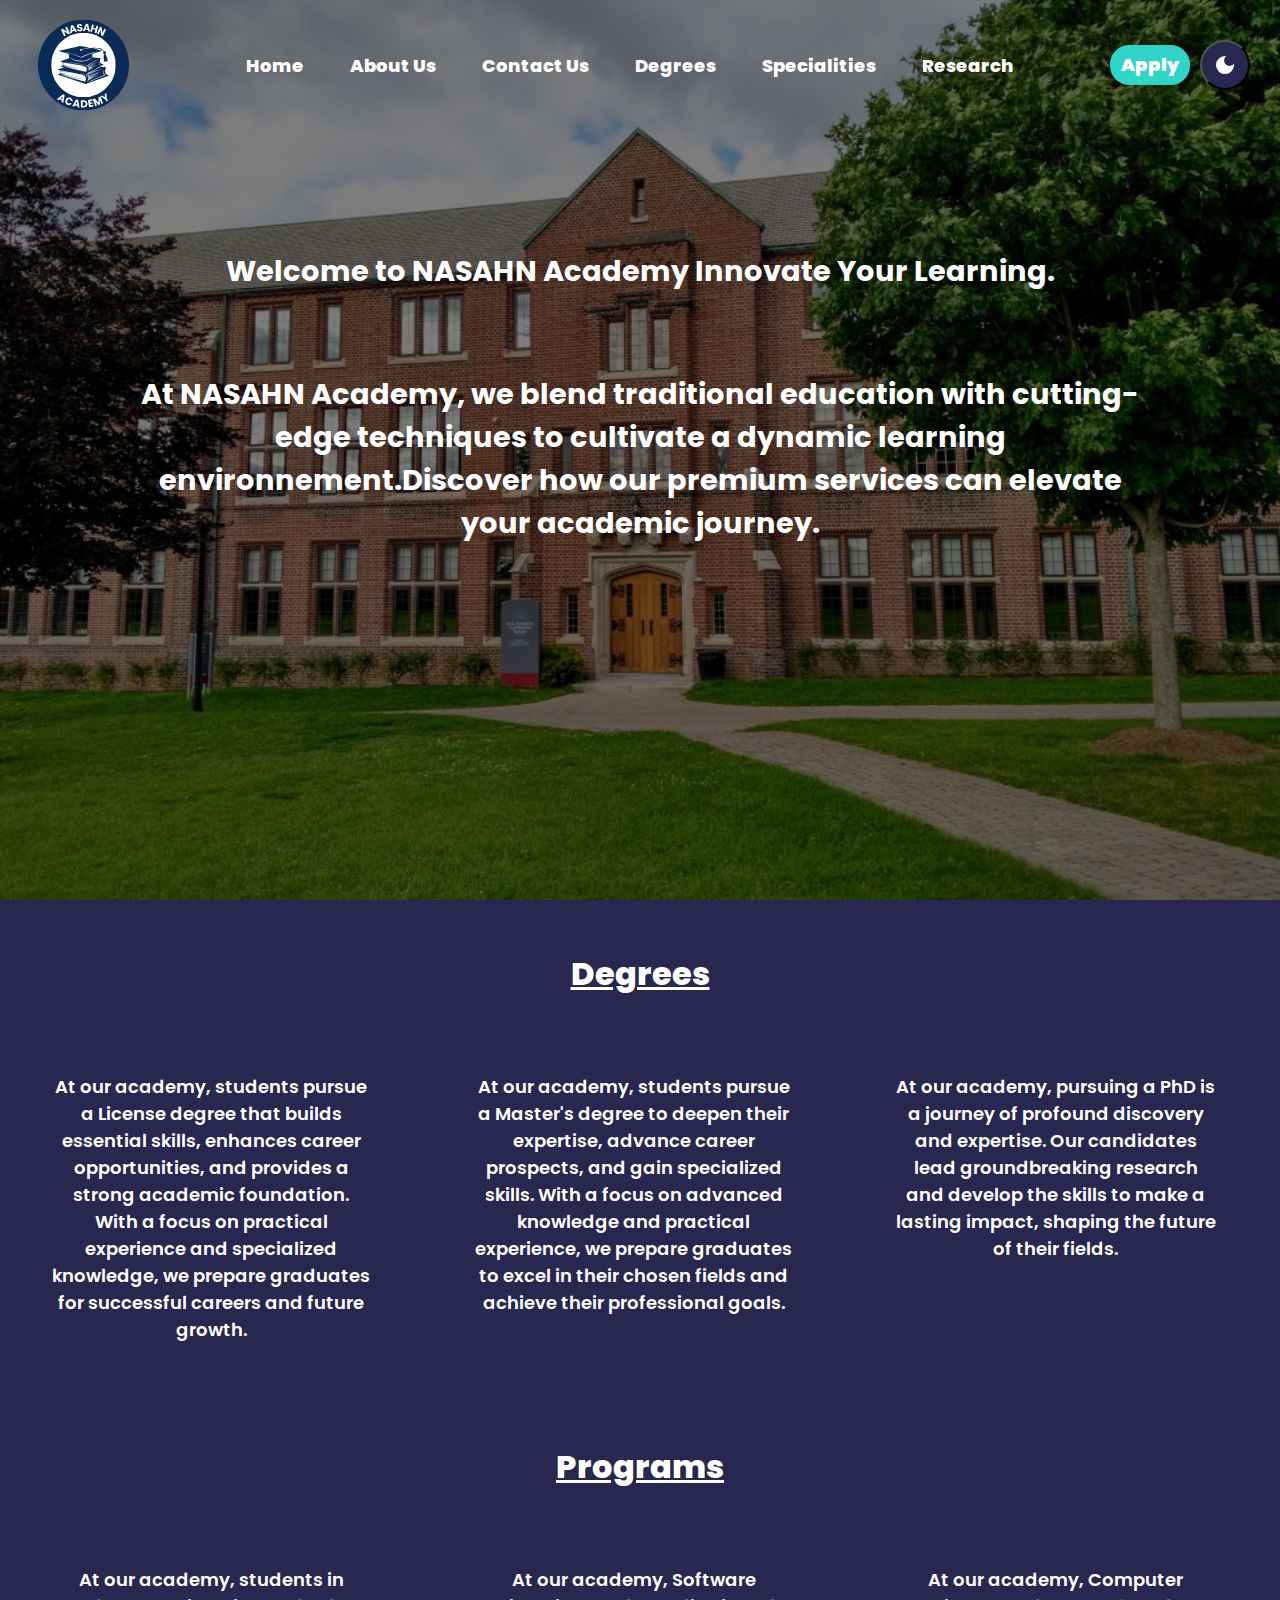
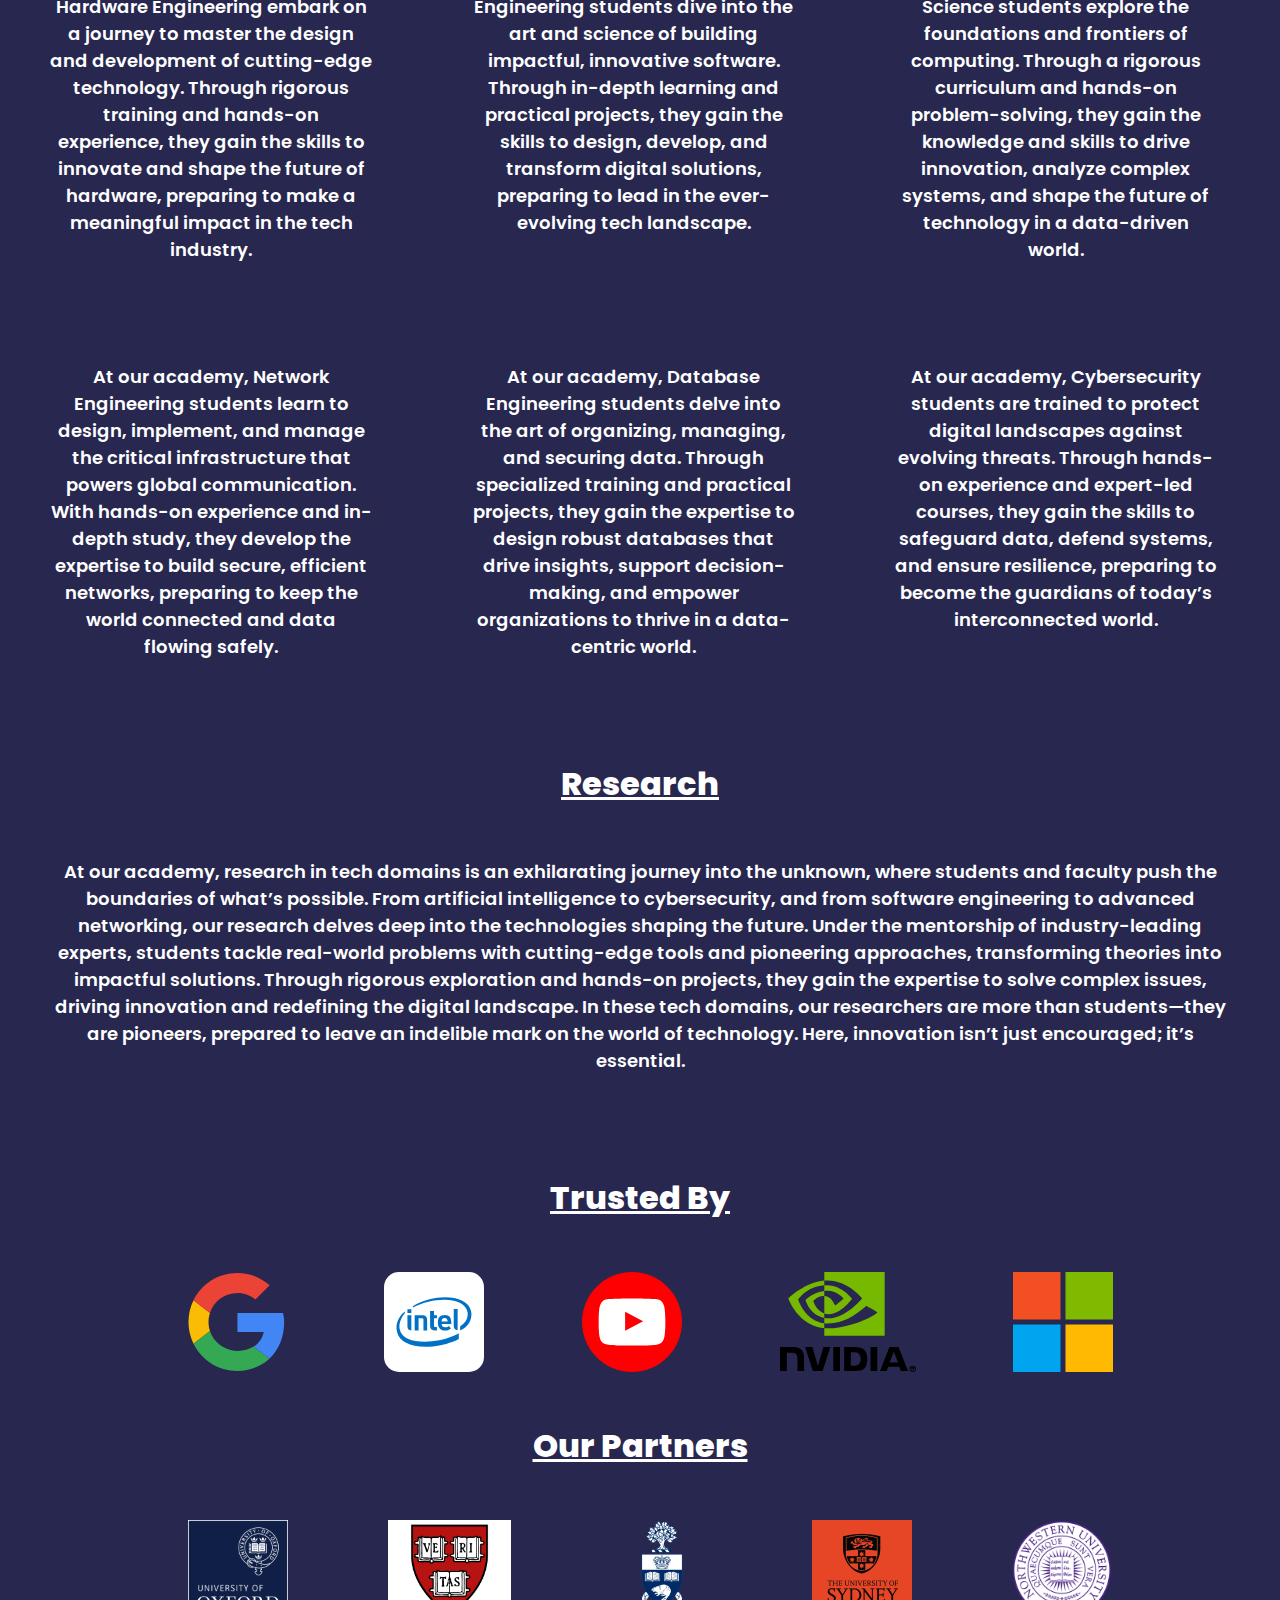
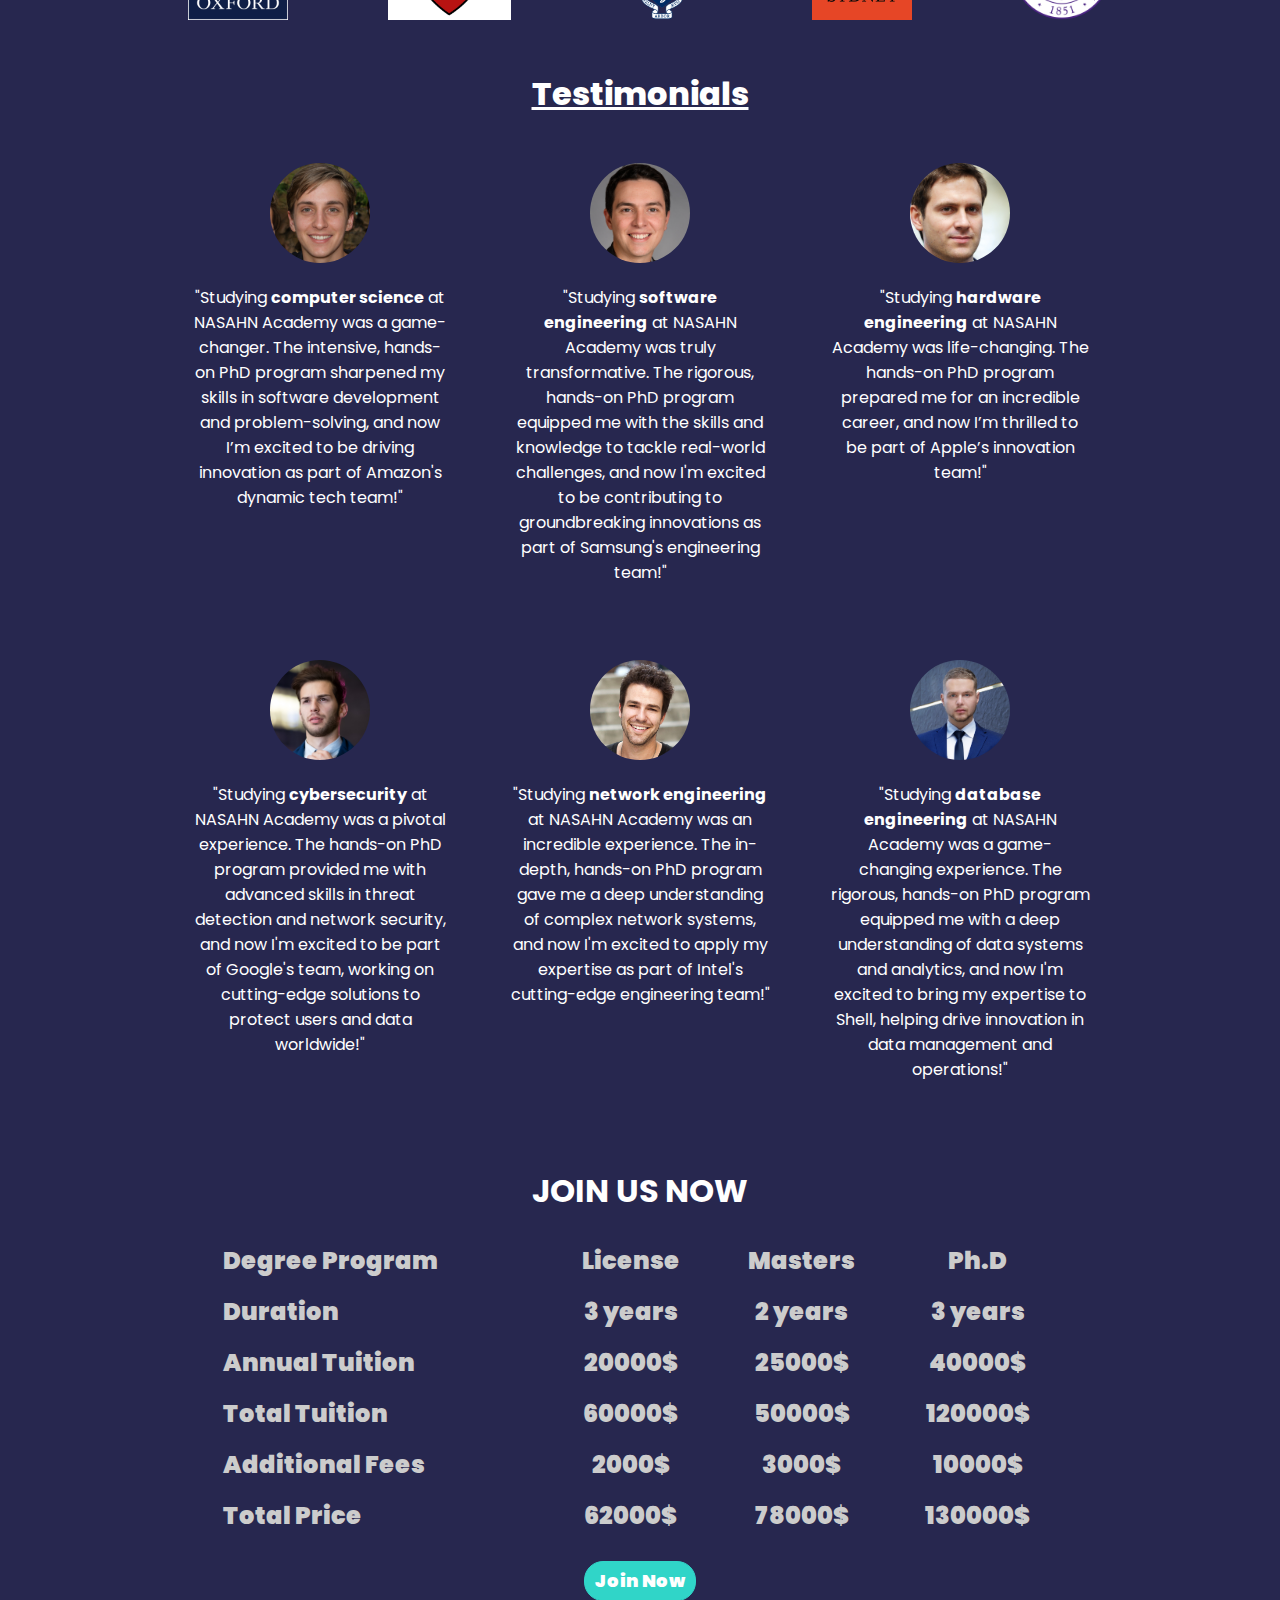
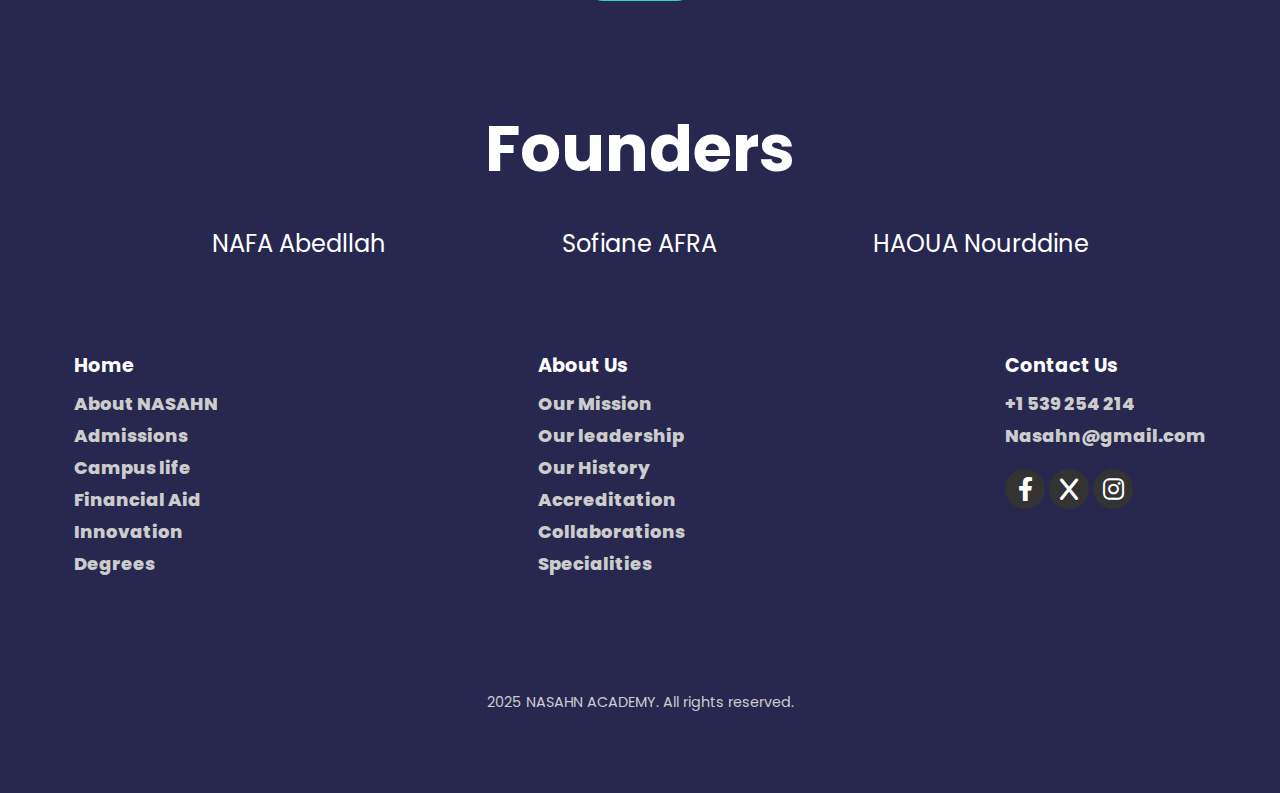
==== index.html @ bf59b17c "final" ====
<!DOCTYPE html>
<html lang="en">

<head>
    <meta charset="UTF-8" />
    <meta name="viewport" content="width=device-width, initial-scale=1.0" />
    <link rel="stylesheet" href="style.css" />
    <!-- Font awsome for lazy icons -->
    <link href="https://cdnjs.cloudflare.com/ajax/libs/font-awesome/6.0.0-beta3/css/all.min.css" rel="stylesheet" />
    <title>NASAHN ACADEMY</title>
</head>

<body>
    <div class="welcome">
        <div class="nav">
            <img src="NASAHN ACADEMY.svg" class="logo" />
            <ul class="list">
                <li>Home</li>
                <li>About Us</li>
                <li>Contact Us</li>
                <li>Degrees</li>
                <li id="spn">
                    <span>Specialities</span>
                    <ul class="specialities">
                        <li id="HE">Hardware Engineering</li>
                        <a href="software-engeneering.html">
                            <li id="SE">Software Engineering</li>
                        </a>
                        <a href="cryptographie-cyber-securite.html">
                            <li id="CCS">Cryptographie and Cyber Security</li>
                        </a>
                        <li id="CS">Computer Science</li>
                        <li id="NE">Network Engineering</li>
                        <li id="DE">Database Engineering</li>
                    </ul>
                </li>
                <li>Research</li>
            </ul>
            <div class="buttons">
                <button class="apply"><a href="sign_in.html">Apply</a></button>
                <button id="theme-switch" onclick="togglemode()">
                    <svg xmlns="http://www.w3.org/2000/svg" height="24px" viewBox="0 -960 960 960" width="24px">
                        <path
                            d="M480-120q-150 0-255-105T120-480q0-150 105-255t255-105q14 0 27.5 1t26.5 3q-41 29-65.5 75.5T444-660q0 90 63 153t153 63q55 0 101-24.5t75-65.5q2 13 3 26.5t1 27.5q0 150-105 255T480-120Z" />
                    </svg>
                    <svg xmlns="http://www.w3.org/2000/svg" height="24px" viewBox="0 -960 960 960" width="24px">
                        <path
                            d="M480-280q-83 0-141.5-58.5T280-480q0-83 58.5-141.5T480-680q83 0 141.5 58.5T680-480q0 83-58.5 141.5T480-280ZM200-440H40v-80h160v80Zm720 0H760v-80h160v80ZM440-760v-160h80v160h-80Zm0 720v-160h80v160h-80ZM256-650l-101-97 57-59 96 100-52 56Zm492 496-97-101 53-55 101 97-57 59Zm-98-550 97-101 59 57-100 96-56-52ZM154-212l101-97 55 53-97 101-59-57Z" />
                    </svg>
                </button>
            </div>

        </div>
        <div class="ecriture">
            <h1 class="h1_of_ecriture">
                Welcome to NASAHN Academy Innovate Your Learning.
            </h1>
            <h1 class="h1_of_ecriture">
                At NASAHN Academy, we blend traditional education with cutting-edge
                techniques to cultivate a dynamic learning environnement.Discover how
                our premium services can elevate your academic journey.
            </h1>
        </div>
    </div>
    <div class="degrees">
        <h1 class="h1_of_degrees">Degrees</h1>
        <br />
        <div class="paragraph_of_degrees">
            <p>
                At our academy, students pursue a License degree that builds essential
                skills, enhances career opportunities, and provides a strong academic
                foundation. With a focus on practical experience and specialized
                knowledge, we prepare graduates for successful careers and future
                growth.
            </p>
            <p>
                At our academy, students pursue a Master's degree to deepen their
                expertise, advance career prospects, and gain specialized skills. With
                a focus on advanced knowledge and practical experience, we prepare
                graduates to excel in their chosen fields and achieve their
                professional goals.
            </p>
            <p>
                At our academy, pursuing a PhD is a journey of profound discovery and
                expertise. Our candidates lead groundbreaking research and develop the
                skills to make a lasting impact, shaping the future of their fields.
            </p>
        </div>
    </div>
    <div class="programs" id="programs">
        <h1 class="h1_of_programs">Programs</h1>
        <br />
        <div class="paragraph_of_programs">
            <p>
                At our academy, students in Hardware Engineering embark on a journey
                to master the design and development of cutting-edge technology.
                Through rigorous training and hands-on experience, they gain the
                skills to innovate and shape the future of hardware, preparing to make
                a meaningful impact in the tech industry.
            </p>
            <p>
                At our academy, Software Engineering students dive into the art and
                science of building impactful, innovative software. Through in-depth
                learning and practical projects, they gain the skills to design,
                develop, and transform digital solutions, preparing to lead in the
                ever-evolving tech landscape.
            </p>
            <p>
                At our academy, Computer Science students explore the foundations and
                frontiers of computing. Through a rigorous curriculum and hands-on
                problem-solving, they gain the knowledge and skills to drive
                innovation, analyze complex systems, and shape the future of
                technology in a data-driven world.
            </p>
            <p>
                At our academy, Network Engineering students learn to design,
                implement, and manage the critical infrastructure that powers global
                communication. With hands-on experience and in-depth study, they
                develop the expertise to build secure, efficient networks, preparing
                to keep the world connected and data flowing safely.
            </p>
            <p>
                At our academy, Database Engineering students delve into the art of
                organizing, managing, and securing data. Through specialized training
                and practical projects, they gain the expertise to design robust
                databases that drive insights, support decision-making, and empower
                organizations to thrive in a data-centric world.
            </p>
            <p>
                At our academy, Cybersecurity students are trained to protect digital
                landscapes against evolving threats. Through hands-on experience and
                expert-led courses, they gain the skills to safeguard data, defend
                systems, and ensure resilience, preparing to become the guardians of
                today’s interconnected world.
            </p>
        </div>
    </div>
    <div class="reasherch" id="reasherch">
        <h1 class="h1_of_reasherch">Research</h1>
        <div class="paragraph_of_reasherch">
            <p>
                At our academy, research in tech domains is an exhilarating journey
                into the unknown, where students and faculty push the boundaries of
                what’s possible. From artificial intelligence to cybersecurity, and
                from software engineering to advanced networking, our research delves
                deep into the technologies shaping the future. Under the mentorship of
                industry-leading experts, students tackle real-world problems with
                cutting-edge tools and pioneering approaches, transforming theories
                into impactful solutions. Through rigorous exploration and hands-on
                projects, they gain the expertise to solve complex issues, driving
                innovation and redefining the digital landscape. In these tech
                domains, our researchers are more than students—they are pioneers,
                prepared to leave an indelible mark on the world of technology. Here,
                innovation isn’t just encouraged; it’s essential.
            </p>
        </div>
    </div>

    <div class="trusted">
        <h1 class="h1_of_trusted">Trusted By</h1>
        <div class="images">
            <img src="google-color-svgrepo-com.svg" class="images_of_trusted" />
            <img src="intel-svgrepo-com.svg" class="images_of_trusted" />
            <img src="youtube-circle-logo-svgrepo-com.svg" class="images_of_trusted" />
            <img src="nvidia-icon.svg" class="images_of_trusted" />
            <img src="microsoft-icon.svg" class="images_of_trusted" />
        </div>
    </div>

    <div class="trusted">
        <h1 class="h1_of_trusted">Our Partners</h1>
        <div class="images">
            <img src="oxford.webp" class="images_of_trusted" />
            <img src="Harvard.jpg" class="images_of_trusted" />
            <img src="Utoronto_coa.svg.png" class="images_of_trusted" />
            <img src="Sydney.jpg" class="images_of_trusted" />
            <img src="Northwestern_University_seal.svg.png" class="images_of_trusted" />
        </div>
    </div>

    <div id="testimonials">
        <h1 class="h1_of_reasherch">Testimonials</h1>
        <div class="testimonial-grid">
            <div class="testimonial-item">
                <img src="user.jpg" alt="User 1" class="testimonial-image" />
                <p class="testimonial-text">
                    "Studying <strong>computer science</strong> at NASAHN Academy was a game-changer. The intensive,
                    hands-on PhD program
                    sharpened my skills in software development and problem-solving, and now I’m excited to be driving
                    innovation as part of Amazon's dynamic tech team!"
                </p>
            </div>
            <div class="testimonial-item">
                <img src="user2.jpg" alt="User 2" class="testimonial-image" />
                <p class="testimonial-text">
                    "Studying <strong>software engineering</strong> at NASAHN Academy was truly transformative. The
                    rigorous, hands-on
                    PhD program equipped me with the skills and knowledge to tackle real-world challenges, and now I'm
                    excited to be contributing to groundbreaking innovations as part of Samsung's engineering team!"
                </p>
            </div>
            <div class="testimonial-item">
                <img src="user3.jpg" alt="User 3" class="testimonial-image" />
                <p class="testimonial-text">
                    "Studying <strong>hardware engineering</strong> at NASAHN Academy was life-changing. The hands-on
                    PhD program
                    prepared me for an incredible career, and now I’m thrilled to be part of Apple’s innovation team!"
                </p>
            </div>
            <div class="testimonial-item">
                <img src="src/img/user4.jpg" alt="User 1" class="testimonial-image" />
                <p class="testimonial-text">
                    "Studying <strong>cybersecurity</strong> at NASAHN Academy was a pivotal experience.
                    The hands-on PhD program provided me with advanced skills in threat
                    detection and network security, and now I'm excited to be part of
                    Google's team, working on cutting-edge solutions to protect users
                    and data worldwide!"
                </p>
            </div>
            <div class="testimonial-item">
                <img src="src/img/user5.jpg" alt="User 2" class="testimonial-image" />
                <p class="testimonial-text">
                    "Studying <strong>network engineering</strong> at NASAHN Academy was an incredible
                    experience. The in-depth, hands-on PhD program gave me a deep
                    understanding of complex network systems, and now I'm excited to
                    apply my expertise as part of Intel's cutting-edge engineering
                    team!"
                </p>
            </div>
            <div class="testimonial-item">
                <img src="src/img/user6.jpg" alt="User 3" class="testimonial-image" />
                <p class="testimonial-text">
                    "Studying <strong>database engineering</strong> at NASAHN Academy was a game-
                    changing experience. The rigorous, hands-on PhD program equipped me
                    with a deep understanding of data systems and analytics, and now I'm
                    excited to bring my expertise to Shell, helping drive innovation in
                    data management and operations!"
                </p>
            </div>
        </div>
    </div>


    <!-- Partie Prix programs-->

    <div class="programs-container">
        <h1 class="programs-title">JOIN US NOW</h1>

        <table class="programs-table">
            <thead>
                <tr>
                    <th>Degree Program</th>
                    <th>License</th>
                    <th>Masters</th>
                    <th>Ph.D</th>
                </tr>
            </thead>
            <tbody>
                <tr>
                    <td>Duration</td>
                    <td>3 years</td>
                    <td>2 years</td>
                    <td>3 years</td>
                </tr>
                <tr>
                    <td>Annual Tuition</td>
                    <td>20000$</td>
                    <td>25000$</td>
                    <td>40000$</td>
                </tr>
                <tr>
                    <td>Total Tuition</td>
                    <td>60000$</td>
                    <td>50000$</td>
                    <td>120000$</td>
                </tr>
                <tr>
                    <td>Additional Fees</td>
                    <td>2000$</td>
                    <td>3000$</td>
                    <td>10000$</td>
                </tr>
                <tr>
                    <td>Total Price</td>
                    <td>62000$</td>
                    <td>78000$</td>
                    <td>130000$</td>
                </tr>
            </tbody>
        </table>

        <button class="apply">Join Now</button>
    </div>

    <section class="founders-section">
        <h1 class="title">Founders</h1>
        <div class="founders">
            <div class="founder">NAFA Abedllah</div>
            <div class="founder">Sofiane AFRA</div>
            <div class="founder">HAOUA Nourddine</div>
        </div>
    </section>

    <!-- Partie ta3 el footer -->
    <footer>
        <div class="footer-container">
            <div class="footer-column">
                <a class="big-link">Home</a>
                <ul class="home">
                    <li>About NASAHN</li>
                    <li>Admissions</li>
                    <li>Campus life</li>
                    <li>Financial Aid</li>
                    <li>Innovation</li>
                    <li>Degrees</li>
                </ul>
            </div>

            <div class="footer-column">
                <a class="big-link">About Us</a>
                <ul class="about_us">
                    <li>Our Mission</li>
                    <li>Our leadership</li>
                    <li>Our History</li>
                    <li>Accreditation</li>
                    <li>Collaborations</li>
                    <li>Specialities</li>
                </ul>
            </div>

            <div class="footer-column">
                <a class="big-link">Contact Us</a>
                <ul>
                    <li><a href="tel:+1539254214">+1 539 254 214</a></li>
                    <li><a href="mailto:nasahn@gmail.com">Nasahn@gmail.com</a></li>
                </ul>
                <div class="social-media">
                    <a class="social-icon"><i class="fab fa-facebook-f"></i></a>
                    <a class="social-icon"><i class="fab fa-x"></i></a>
                    <a class="social-icon"><i class="fab fa-instagram"></i></a>
                </div>
            </div>
        </div>

        <div class="footer-bottom">
            <p>2025 NASAHN ACADEMY. All rights reserved.</p>
        </div>
    </footer>
</body>

<script>
    function togglemode() {
        document.body.classList.toggle("bluemode");
    }
</script>

</html>
---- style.css ----
@import url("https://fonts.googleapis.com/css2?family=Poppins:ital,wght@0,100;0,200;0,300;0,400;0,500;0,600;0,700;0,800;0,900;1,100;1,200;1,300;1,400;1,500;1,600;1,700;1,800;1,900&display=swap");

* {
  padding: 0;
  margin: 0;
  box-sizing: border-box;
  font-family: "Poppins";
  scroll-behavior: smooth;
}

:root {
  --link-color: #ccc;
  --text-color: white;
  --body-color: #27274F;
}

body.bluemode {
  --link-color: #555;
  --text-color: #27274F;
  --body-color: #fff;
}

body {
  height: 100%;
  width: 100%;
  color: var(--text-color);
  font-family: sans-serif;
  background-color: var(--body-color);
}

a {
  color: var(--text-color);
  text-decoration: none;
}

.welcome {
  color: white;
  width: 100%;
  height: 100vh;
  background-image: linear-gradient(rgba(0, 0, 0, 0.501), rgba(0, 0, 0, 0.501)),
    url(welcome.jpg);
  background-repeat: no-repeat;
  background-position: center;
  background-size: cover;
  position: relative;
}

.nav {
  font-family: "Segoe UI", Tahoma, Geneva, Verdana, sans-serif;
  height: 130px;
  width: 100%;
  display: flex;
  align-items: center;
  justify-content: space-between;
  margin-bottom: 40px;
}

.list {
  display: flex;
  justify-content: space-between;
  width: 60%;
  color: white;
  cursor: pointer;
  list-style: none;
}

.logo,
.images_of_trusted {
  height: 100%;
  margin-left: 20px;
  user-select: none;
}

.apply {
  background-color: #30d5c8;
  color: white;
  border-radius: 19px;
  border: 1px solid #30d5c8;
  cursor: pointer;
  line-height: 20px;
  height: 40px;
  padding: 5px 10px;
  font-weight: 1000;
  font-size: large;
  transition: all 0.3s ease;
}

.list li::after {
  content: "";
  position: absolute;
  bottom: -5px;
  height: 1px;
  width: 100%;
  left: 0;
  background-color: white;
  transition: 0.3s;
  transition-timing-function: easy-in-out;
  transform: scaleX(0);
}

.list li:not(.specialities li, #spn):hover::after {
  transform: scaleX(1);
}

li {
  width: max-content;
  position: relative;
  font-weight: 799;
  font-size: large;
}

.apply:hover {
  background-color: gray;
  border: 1px solid gray;
}

.ecriture {
  width: 80%;
  height: 30%;
  text-align: center;
  font-size: x-large;
  user-select: none;
  display: grid;
  justify-content: center;
  align-items: center;
  margin: auto;
}

.h1_of_ecriture {
  margin-top: 80px;
  font-size: 1.8rem;
}

.degrees,
.programs,
.trusted,
.reasherch {
  width: 100%;
  margin-top: 50px;
  user-select: none;
}

.h1_of_degrees,
.h1_of_programs,
.h1_of_reasherch,
.h1_of_trusted {
  text-align: center;
  text-decoration-line: underline;
  font-weight: 800;
}

.paragraph_of_degrees,
.paragraph_of_programs {
  display: grid;
  grid-template-columns: 33% 33% 33%;
  text-align: center;
  width: 100%;
  font-size: large;
  font-weight: 600;
}

p {
  padding: 50px;
}

.paragraph_of_reasherch {
  text-align: center;
  width: 100%;
  font-size: large;
  font-weight: 600;
}

.images {
  width: 80%;
  height: 100px;
  display: flex;
  justify-content: space-around;
  margin: auto;
}

.h1_of_trusted {
  margin-bottom: 50px;
}

/* Testimunials */
#testimonials {
  text-align: center;
  padding: 50px 0;
}

.testimonial-grid {
  display: grid;
  grid-template-columns: repeat(3, 300px);
  gap: 20px;
  justify-content: center;
  margin-top: 25px;
}

.testimonial-item {
  border-radius: 10px;
  padding: 20px;
}

.testimonial-image {
  border-radius: 50%;
  width: 100px;
  aspect-ratio: 1/1;
  object-fit: cover;
  margin-bottom: 15px;
}

.testimonial-text {
  padding: 0;
  font-size: 1rem;
  color: var(--text-color);
  margin-bottom: 15px;
}

.testimonial-author {
  font-weight: bold;
  color: var(--text-color);
  font-size: 1.1rem;
  text-wrap: nowrap;
  padding: 0;
}

@media (max-width: 768px) {
  .testimonial-grid {
    grid-template-columns: 1fr;
    /* un fl telephone */
  }
}

/* "Join us now" Part */
.programs-container {
  width: 80%;
  margin: auto;
  max-width: 850px;
  text-align: center;
  font-size: 1.5rem;
  margin-bottom: 50px;
}

.programs-title {
  font-size: 2rem;
  font-weight: bold;
  margin-bottom: 20px;
}

.programs-container button {
  margin: 0;
}

.programs-table {
  width: 100%;
  border-collapse: collapse;
  margin-bottom: 20px;
}

.programs-table th:first-child,
.programs-table td:first-child {
  text-align: left;
}

.programs-table th,
.programs-table td {
  padding: 8px;
  font-weight: 1000;
  color: var(--link-color);
}

/* good design concept saving it here
.programs-table th {
  background-color: #f7f7f7;
}
*/

/*Footer code*/
footer {
  padding: 30px 0;
  max-width: min(1200px, 90%);
  margin: auto;
}

.footer-container {
  display: flex;
  justify-content: space-between;
  gap: 20px;
  margin: 0 auto;
  padding-bottom: 20px;
}

.footer-column {
  padding: 10px;
}

.footer-column ul {
  list-style: none;
  padding: 0;
}

.footer-column ul li {
  margin-bottom: 5px;
}

.footer-column a {
  color: var(--link-color);
  text-decoration: none;
  transition: all 0.3s ease;
}

.about_us li {
  color: var(--link-color);
  text-decoration: none;
  transition: all 0.3s ease;
  cursor: pointer;
}

.home li {
  color: var(--link-color);
  text-decoration: none;
  transition: all 0.3s ease;
  cursor: pointer;
}

.footer-column a:hover {
  color: var(--text-color);
}

.home li:hover {
  color: var(--text-color);
}

.about_us li:hover {
  color: var(--text-color);
}

.big-link {
  user-select: none;
}

a.big-link {
  font-size: 1.2em;
  font-weight: bold;
  text-decoration: none;
  margin-bottom: 10px;
  display: block;
  color: var(--text-color);
}

.social-media {
  margin-top: 20px;
}

.social-icon i {
  display: inline-block;
  padding: 8px;
  background-color: #333;
  border-radius: 50%;
  text-align: center;
  width: 40px;
  height: 40px;
  font-size: 1.5em;
  transition: all 0.3s ease;
  text-decoration: none;
}

.social-icon i {
  color: white;
}

.social-icon:hover i {
  color: black;
  background-color: #fff;
}

.footer-bottom {
  text-align: center;
  margin-top: 30px;
  font-size: 0.9em;
  color: #ccc;
}

.social-media a {
  cursor: pointer;
}

.specialities {
  list-style: none;
  padding: 0.5rem 0;
  position: absolute;
  background: gray;
  left: -96px;
  border-radius: 9px;
  padding-top: 10px;
  display: none;
}

.specialities li {
  border-bottom: 2px solid black;
  margin-bottom: 8px;
  display: block;
}

.specialities li:hover {
  background-color: #b1b2b8;
}

#HE {
  margin-left: 57px;
}

#SE {
  margin-left: 62px;
}

#CS {
  margin-left: 74px;
}

#NE {
  margin-left: 60px;
}

#DE {
  margin-left: 54px;
}

#spn:hover .specialities {
  display: block;
}

.specialities:not(.specialities li) {
  opacity: 1.5;
}

.buttons {
  display: flex;
  gap: 10px;
  margin-right: 30px;
  align-items: center;
}

/* dark mode */
#theme-switch {
  height: 50px;
  width: 50px;
  padding: 0;
  border-radius: 50%;
  background-color: var(--body-color);
  display: flex;
  justify-content: center;
  align-items: center;
}

#theme-switch svg {
  fill: var(--text-color);
}

#theme-switch svg:last-child {
  display: none;
}

body.bluemode #theme-switch svg:first-child {
  display: none;
}

body.bluemode #theme-switch svg:last-child {
  display: block;
}

/* founders */
.founders-section {
  width: 100%;
  display: flex;
  flex-direction: column;
  align-items: center;
  text-align: center;
  padding: 50px 0;
}

.title {
  font-size: 4rem;
  font-weight: bold;
  margin-bottom: 30px;
}

.founders {
  display: flex;
  justify-content: space-between;
  width: 80%; 
}

.founder {
  font-size: 1.5rem;
  flex: 1;
  padding: 0 20px;
}
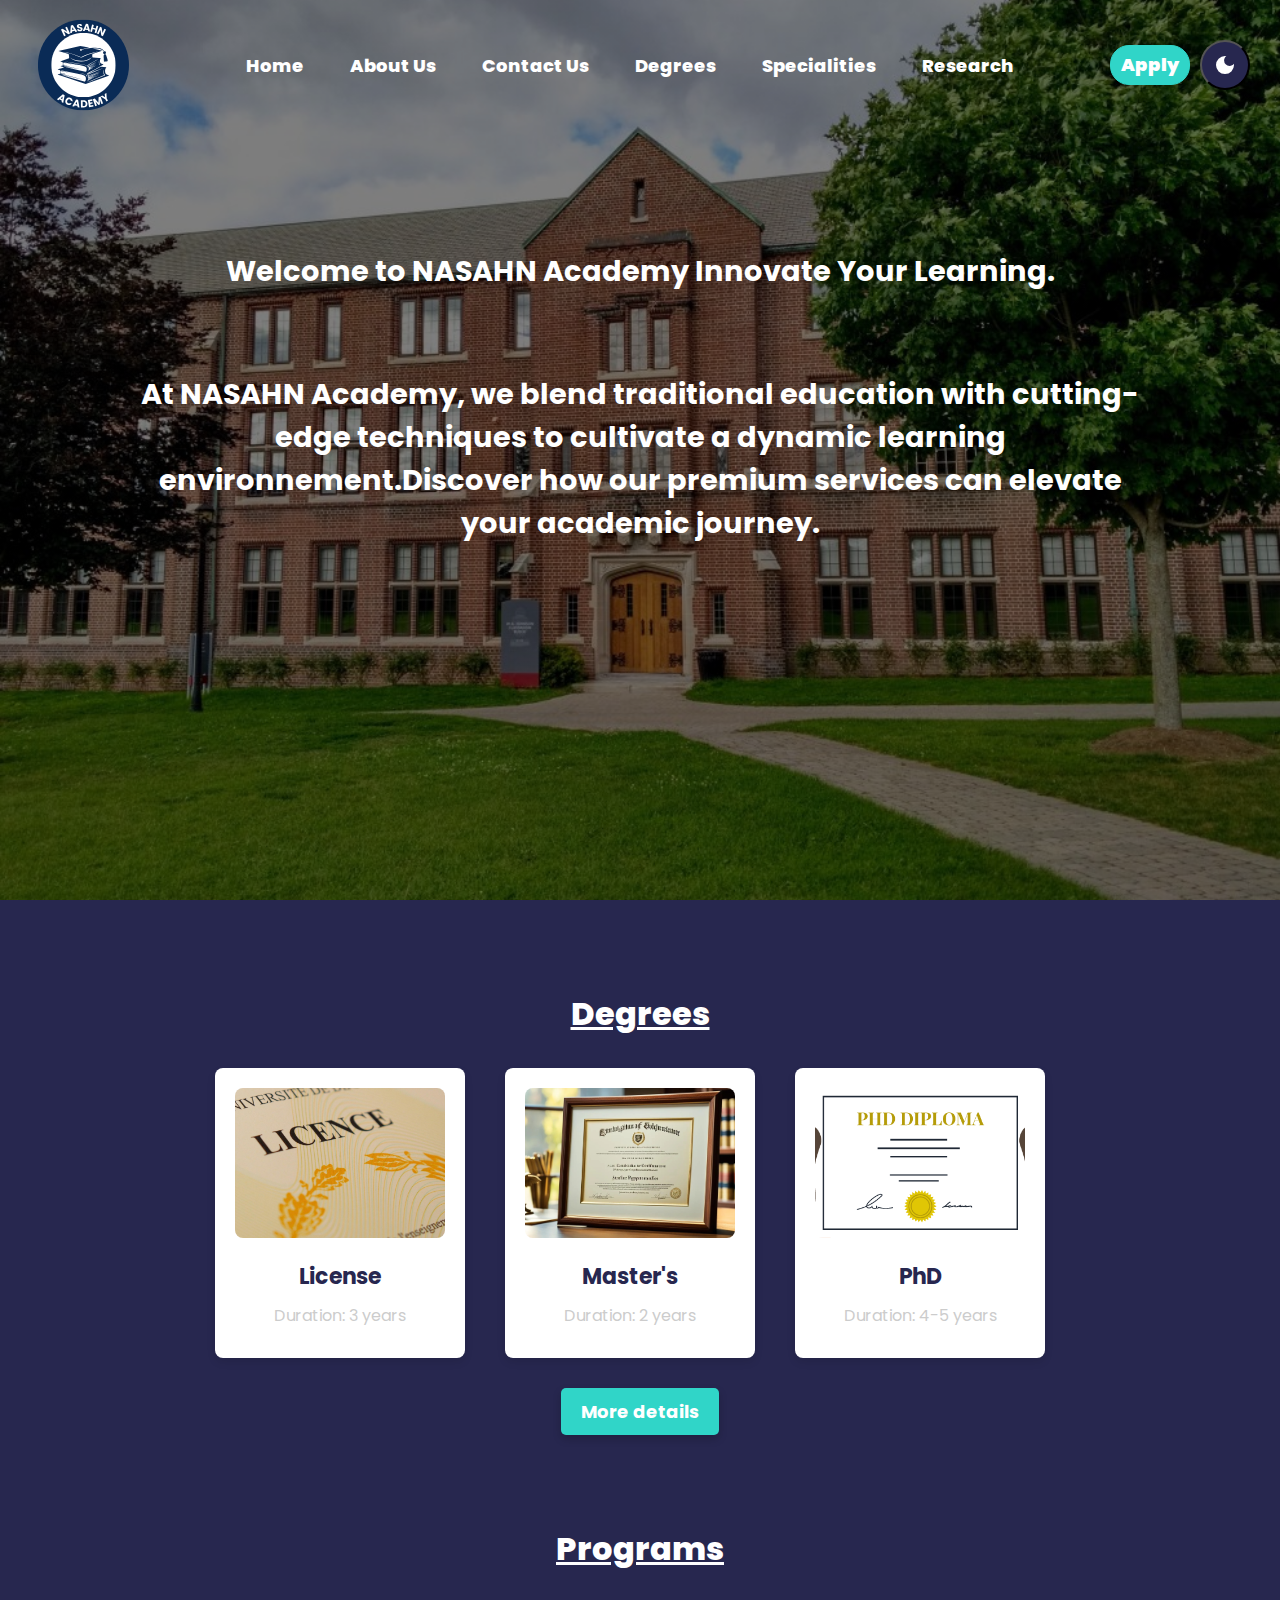
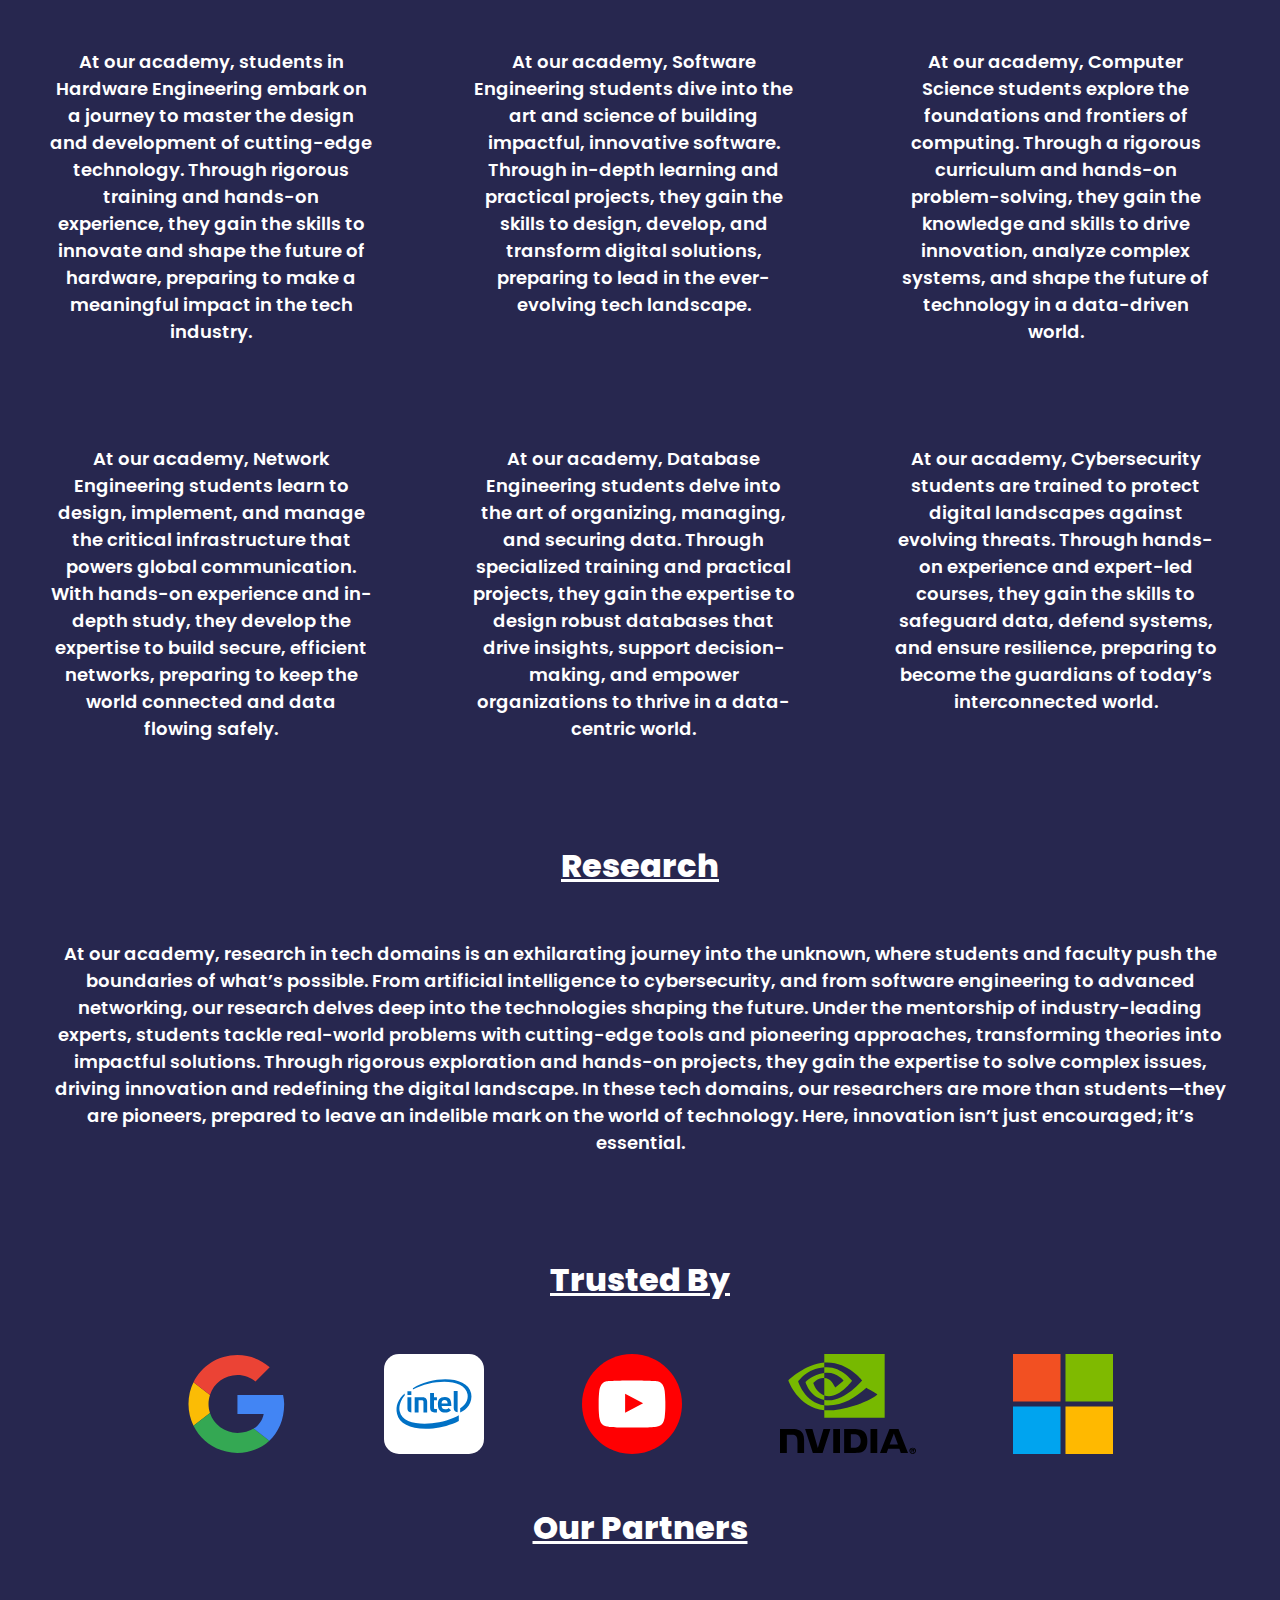
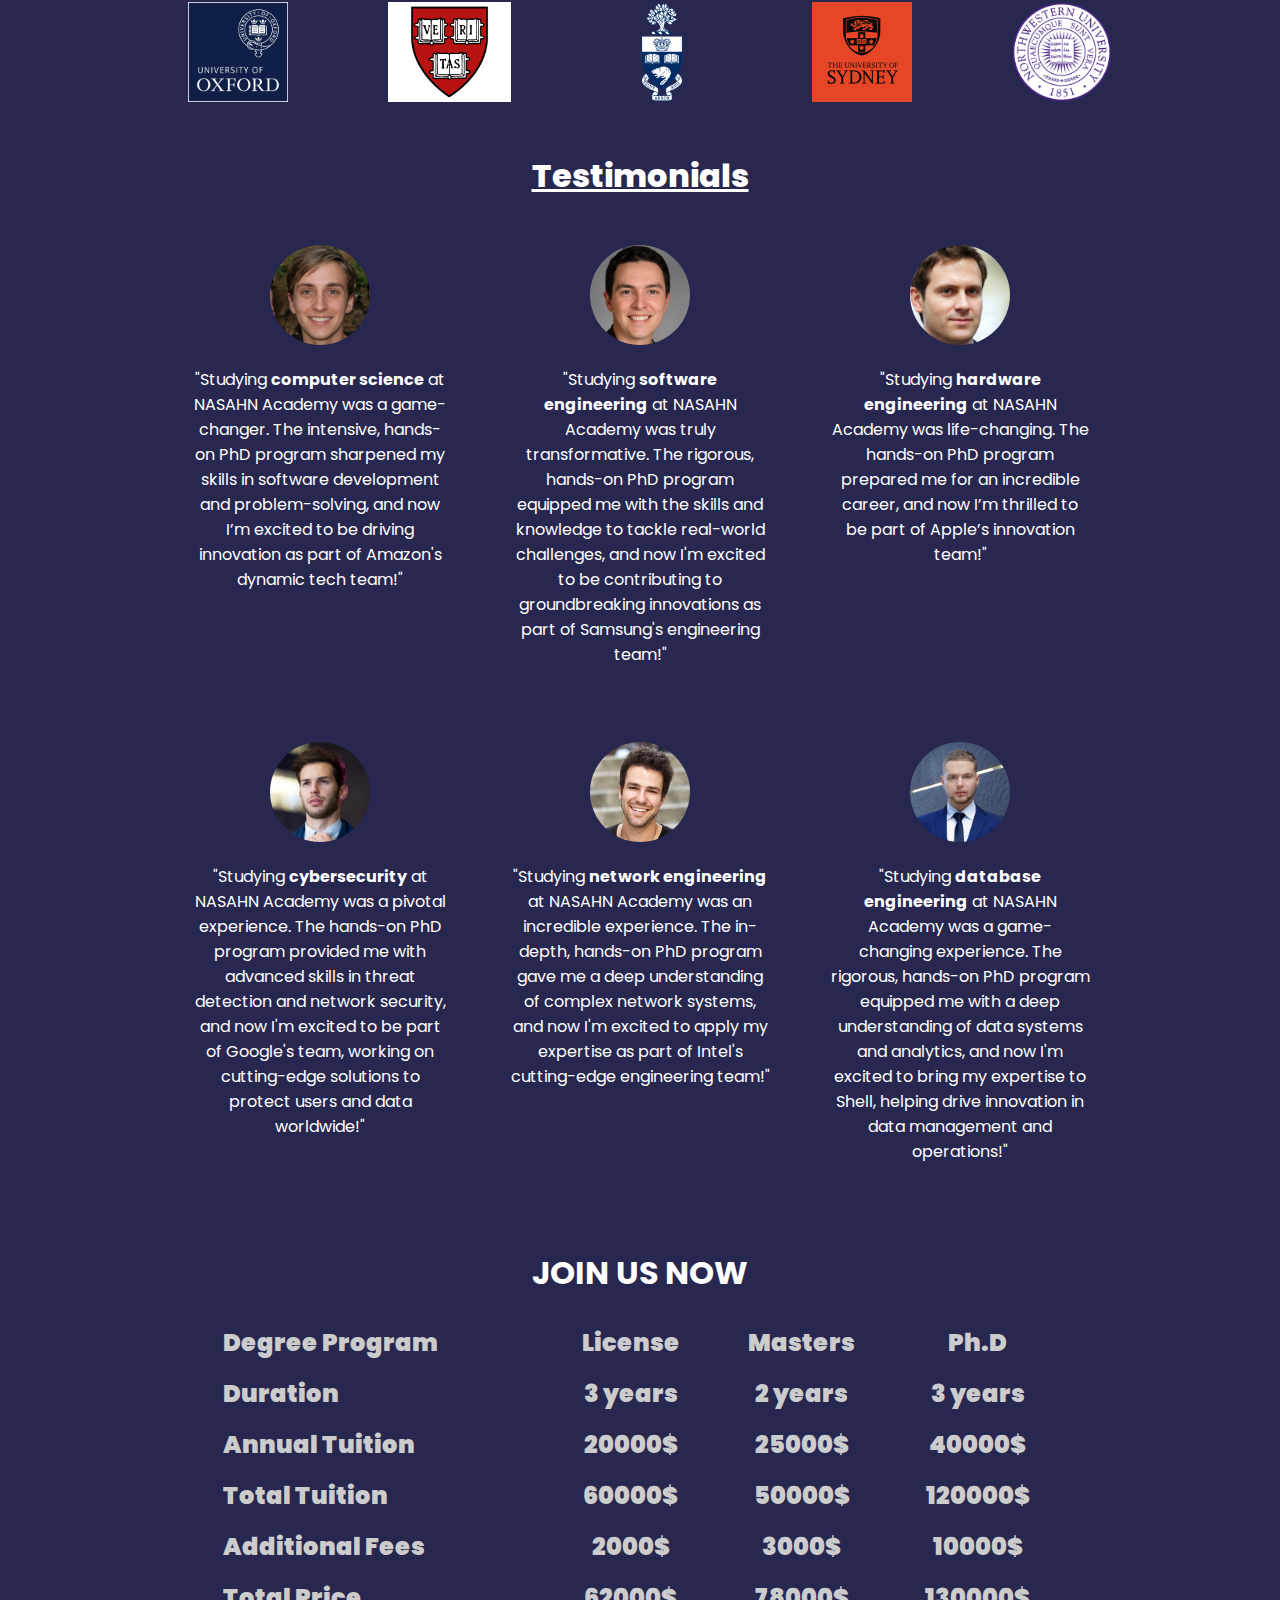
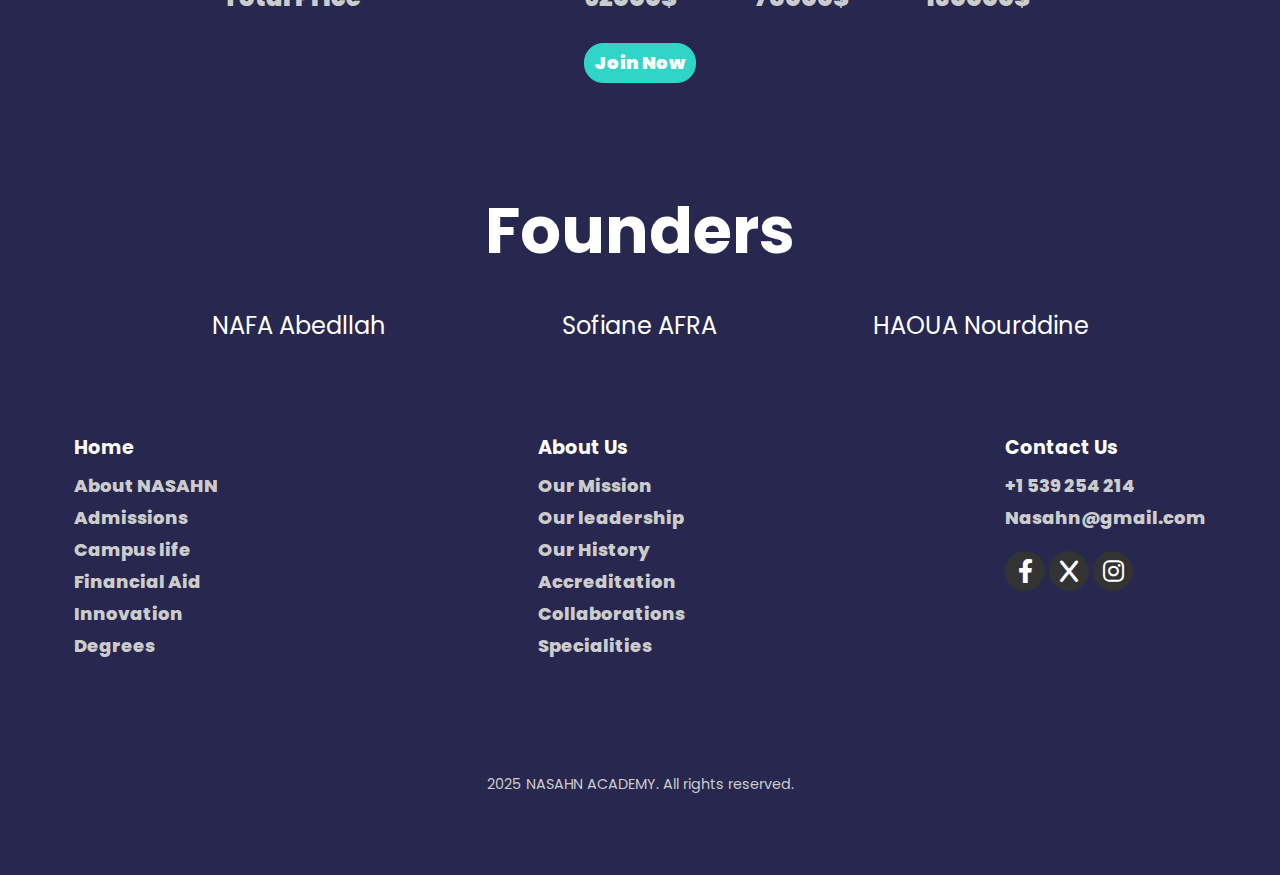
==== commit 83b32ab8: "degrees page" ====
--- a/index.html
+++ b/index.html
@@ -18,7 +18,7 @@
                 <li>Home</li>
                 <li>About Us</li>
                 <li>Contact Us</li>
-                <li>Degrees</li>
+                <li onclick="window.location.href='degrees.html';">Degrees</li>
                 <li id="spn">
                     <span>Specialities</span>
                     <ul class="specialities">
@@ -37,7 +37,7 @@
                 <li>Research</li>
             </ul>
             <div class="buttons">
-                <button class="apply"><a href="sign_in.html">Apply</a></button>
+                <a href="sign_in.html"><button class="apply">Apply</button></a>
                 <button id="theme-switch" onclick="togglemode()">
                     <svg xmlns="http://www.w3.org/2000/svg" height="24px" viewBox="0 -960 960 960" width="24px">
                         <path
@@ -62,31 +62,33 @@
             </h1>
         </div>
     </div>
+
+    <!-- DEGREES -->
     <div class="degrees">
         <h1 class="h1_of_degrees">Degrees</h1>
-        <br />
-        <div class="paragraph_of_degrees">
-            <p>
-                At our academy, students pursue a License degree that builds essential
-                skills, enhances career opportunities, and provides a strong academic
-                foundation. With a focus on practical experience and specialized
-                knowledge, we prepare graduates for successful careers and future
-                growth.
-            </p>
-            <p>
-                At our academy, students pursue a Master's degree to deepen their
-                expertise, advance career prospects, and gain specialized skills. With
-                a focus on advanced knowledge and practical experience, we prepare
-                graduates to excel in their chosen fields and achieve their
-                professional goals.
-            </p>
-            <p>
-                At our academy, pursuing a PhD is a journey of profound discovery and
-                expertise. Our candidates lead groundbreaking research and develop the
-                skills to make a lasting impact, shaping the future of their fields.
-            </p>
-        </div>
-    </div>
+        <div class="degrees_cards">
+            <div class="degree_card">
+                <img src="src/img/degrees/Licence.jpeg" alt="License Degree" class="degree_image">
+                <h2>License</h2>
+                <p>Duration: 3 years</p>
+            </div>
+            <div class="degree_card">
+                <img src="src/img/degrees/Master.jpg" alt="Master's Degree" class="degree_image">
+                <h2>Master's</h2>
+                <p>Duration: 2 years</p>
+            </div>
+            <div class="degree_card">
+                <img src="src/img/degrees/PhD.png" alt="PhD Degree" class="degree_image">
+                <h2>PhD</h2>
+                <p>Duration: 4-5 years</p>
+            </div>
+        </div>
+        <div class="button_container">
+            <a href="degrees.html" class="more_details_button">More details</a>
+        </div>
+    </div>
+      
+    
     <div class="programs" id="programs">
         <h1 class="h1_of_programs">Programs</h1>
         <br />
--- a/style.css
+++ b/style.css
@@ -131,7 +131,7 @@
   font-size: 1.8rem;
 }
 
-.degrees,
+
 .programs,
 .trusted,
 .reasherch {
@@ -140,7 +140,7 @@
   user-select: none;
 }
 
-.h1_of_degrees,
+
 .h1_of_programs,
 .h1_of_reasherch,
 .h1_of_trusted {
@@ -149,7 +149,7 @@
   font-weight: 800;
 }
 
-.paragraph_of_degrees,
+
 .paragraph_of_programs {
   display: grid;
   grid-template-columns: 33% 33% 33%;
@@ -180,6 +180,92 @@
 
 .h1_of_trusted {
   margin-bottom: 50px;
+}
+
+/* Degrees */
+
+.degrees {
+  width: 100%;
+  margin-top: 50px;
+  user-select: none;
+  background-color: var(--body-color);
+  padding: 40px 20px;
+}
+
+.h1_of_degrees {
+  text-align: center;
+  text-decoration-line: underline;
+  font-weight: 800;
+  color: var(--text-color);
+  margin-bottom: 30px;
+}
+
+.degrees_cards {
+  display: grid;
+  grid-template-columns: repeat(3, 250px);
+  max-width: 850px;
+  gap: 40px;
+  margin: auto;
+  margin-top: 30px;
+}
+
+.degree_card {
+  width: 250px;
+  background-color: var(--text-color);
+  border-radius: 8px;
+  overflow: hidden;
+  box-shadow: 0 4px 8px rgba(0, 0, 0, 0.1);
+  text-align: center;
+  padding: 20px;
+  transition: transform 0.3s ease;
+}
+
+.degree_card:hover {
+  transform: translateY(-10px); 
+}
+
+.degree_image {
+  width: 100%;
+  height: 150px;
+  object-fit: cover;
+  border-radius: 8px;
+}
+
+.degree_card h2 {
+  font-size: 22px;
+  font-weight: bold;
+  margin-top: 15px;
+  color: var(--body-color);
+}
+
+.degree_card p {
+  font-size: 16px;
+  color: var(--link-color);
+  margin: 10px 0;
+  padding: 0;
+}
+
+.button_container {
+  text-align: center;
+  margin-top: 30px;
+}
+
+.more_details_button {
+  padding: 10px 20px;
+  background-color: #30d5c8;
+  color: var(--text-color);
+  text-decoration: none;
+  font-size: 18px;
+  border-radius: 5px;
+  font-weight: bold;
+  display: inline-block;
+  transition: all 0.3s ease;
+  box-shadow: 0 4px 8px rgba(0, 0, 0, 0.2);
+}
+
+.more_details_button:hover {
+  background-color: #1e9c8d;
+  transform: scale(1.05);
 }
 
 /* Testimunials */
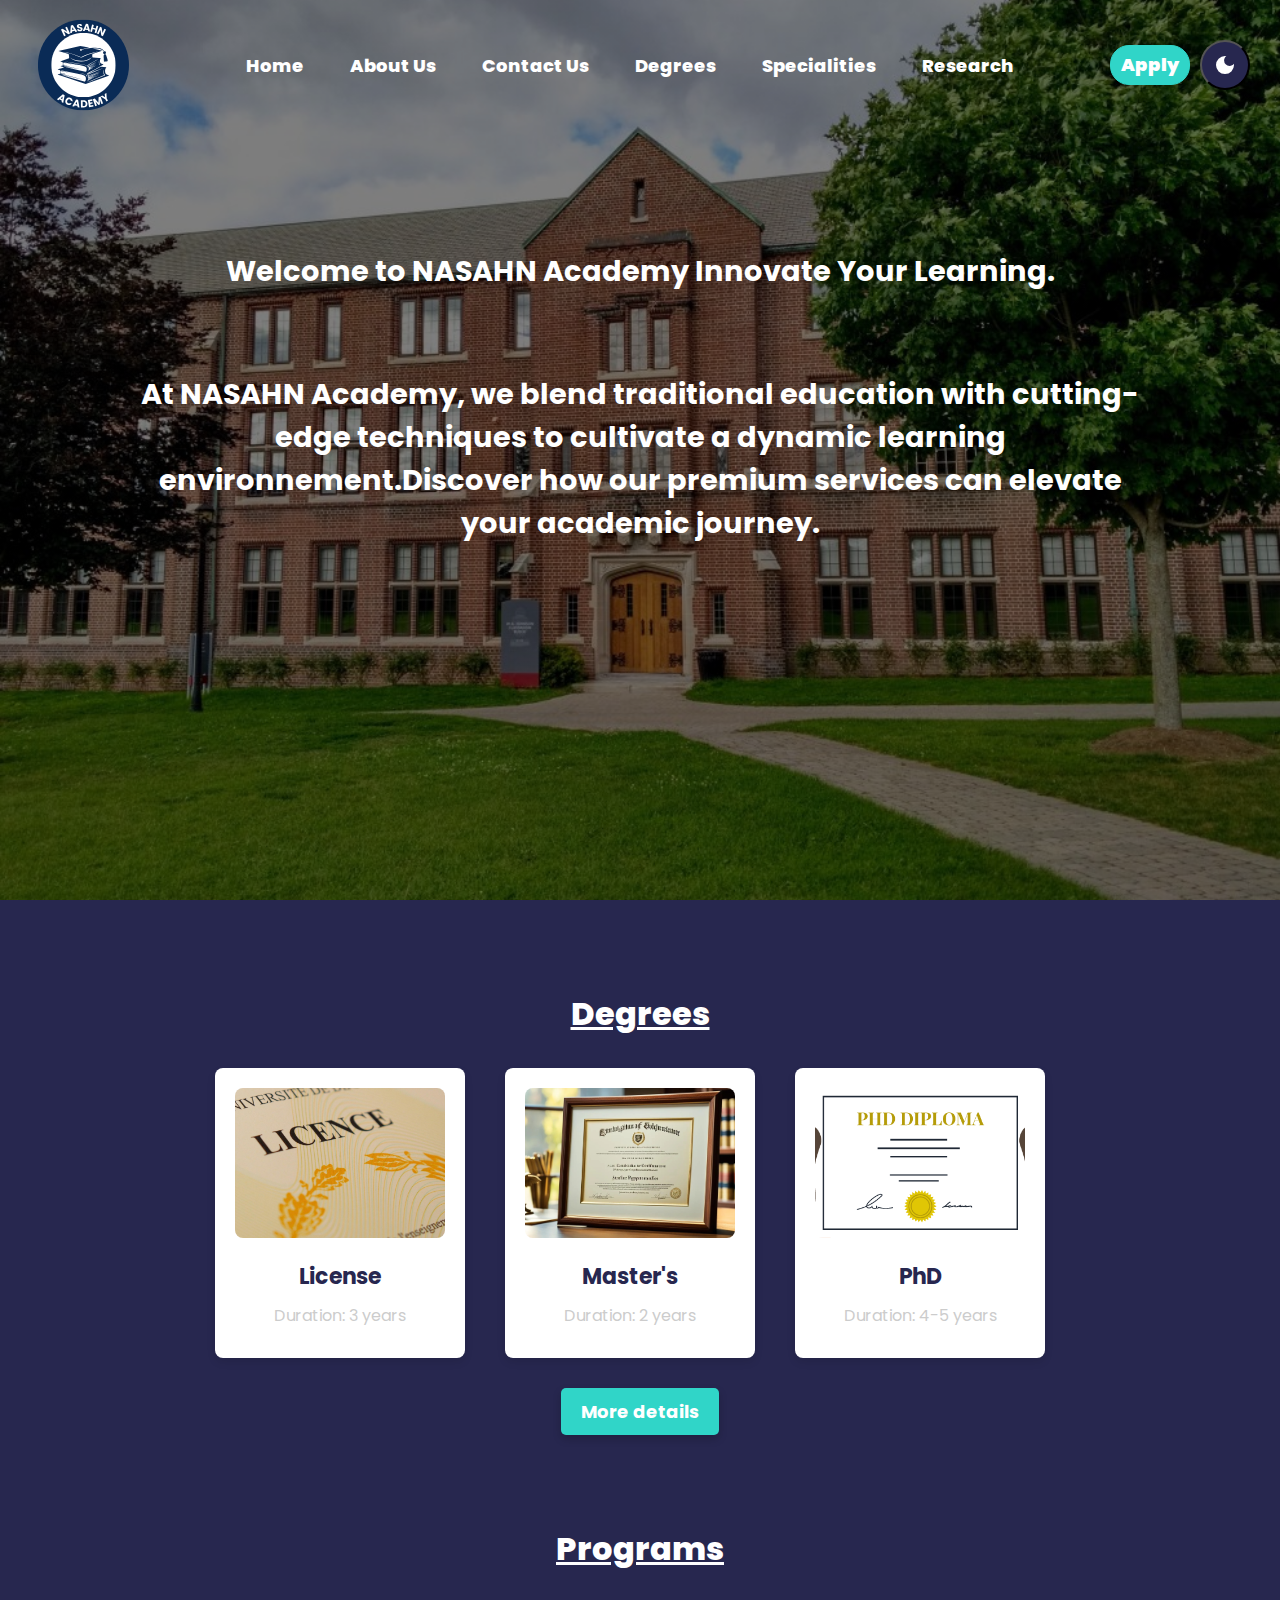
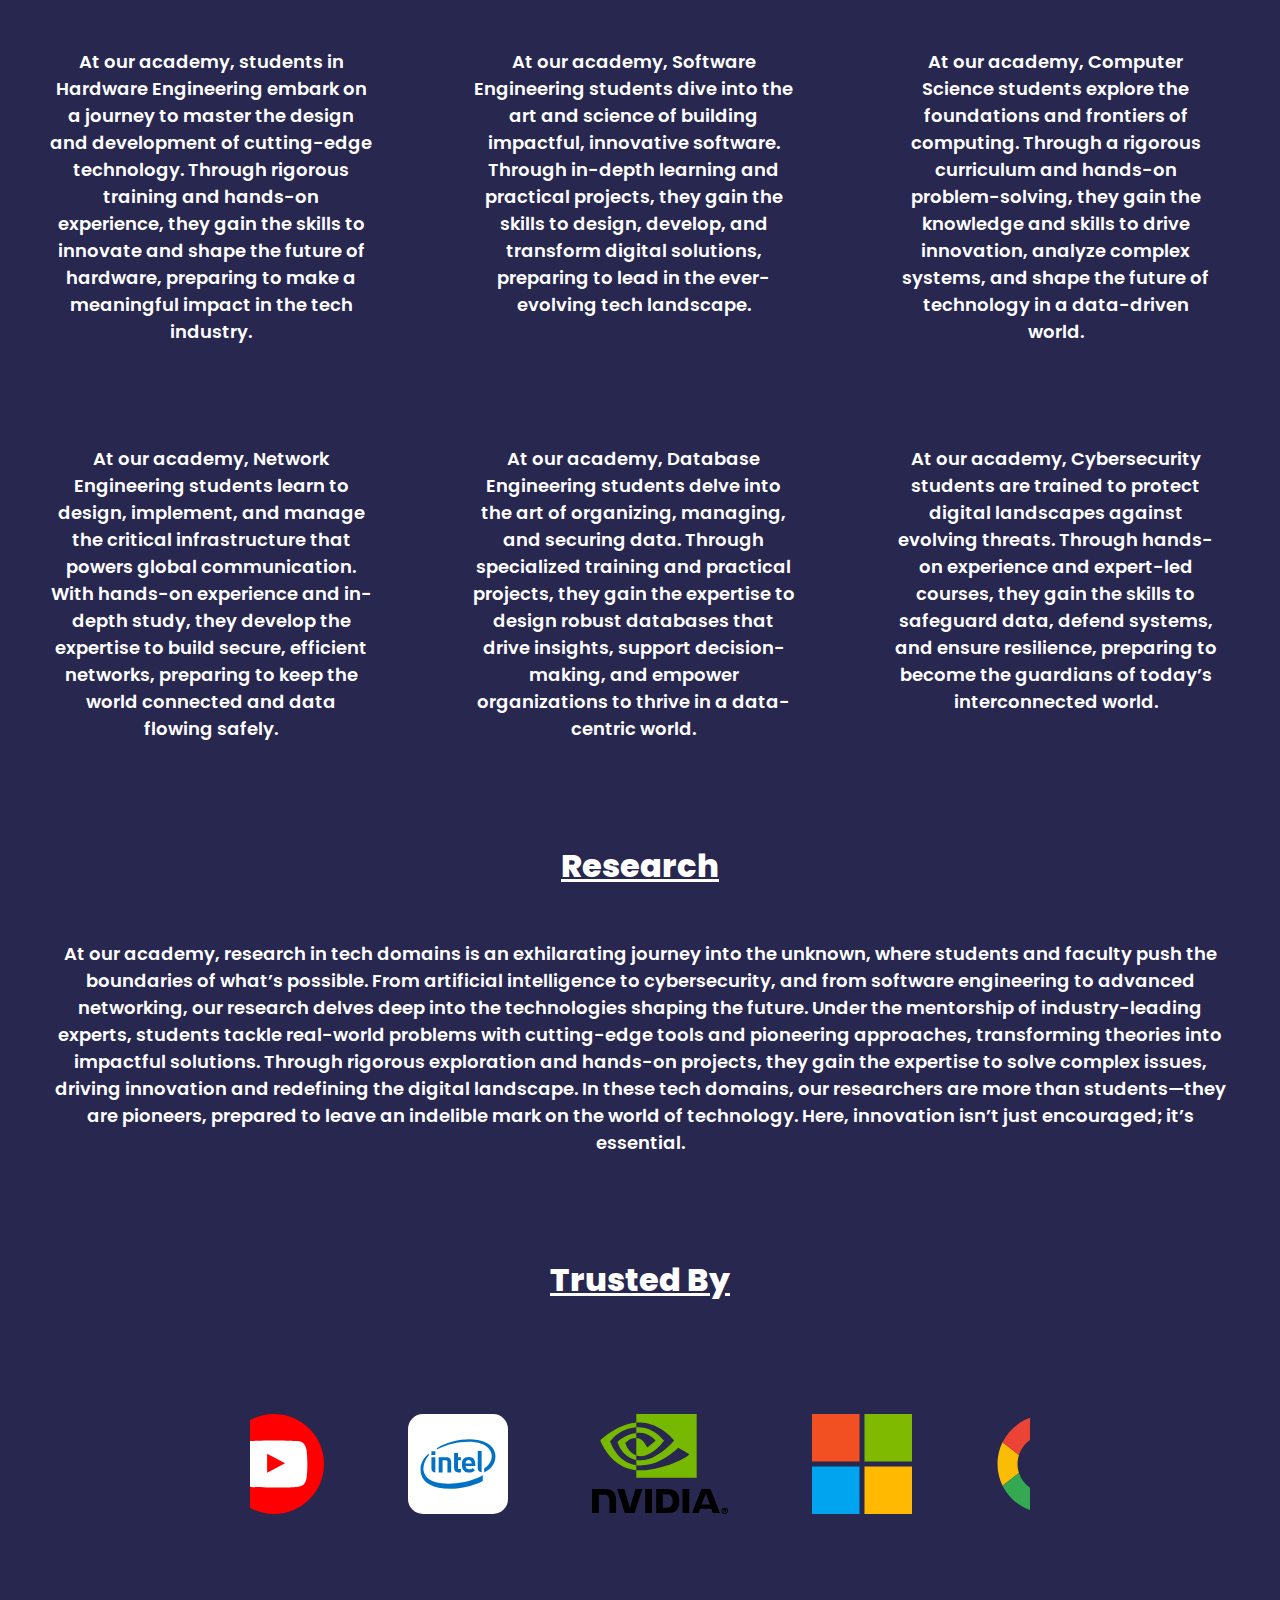
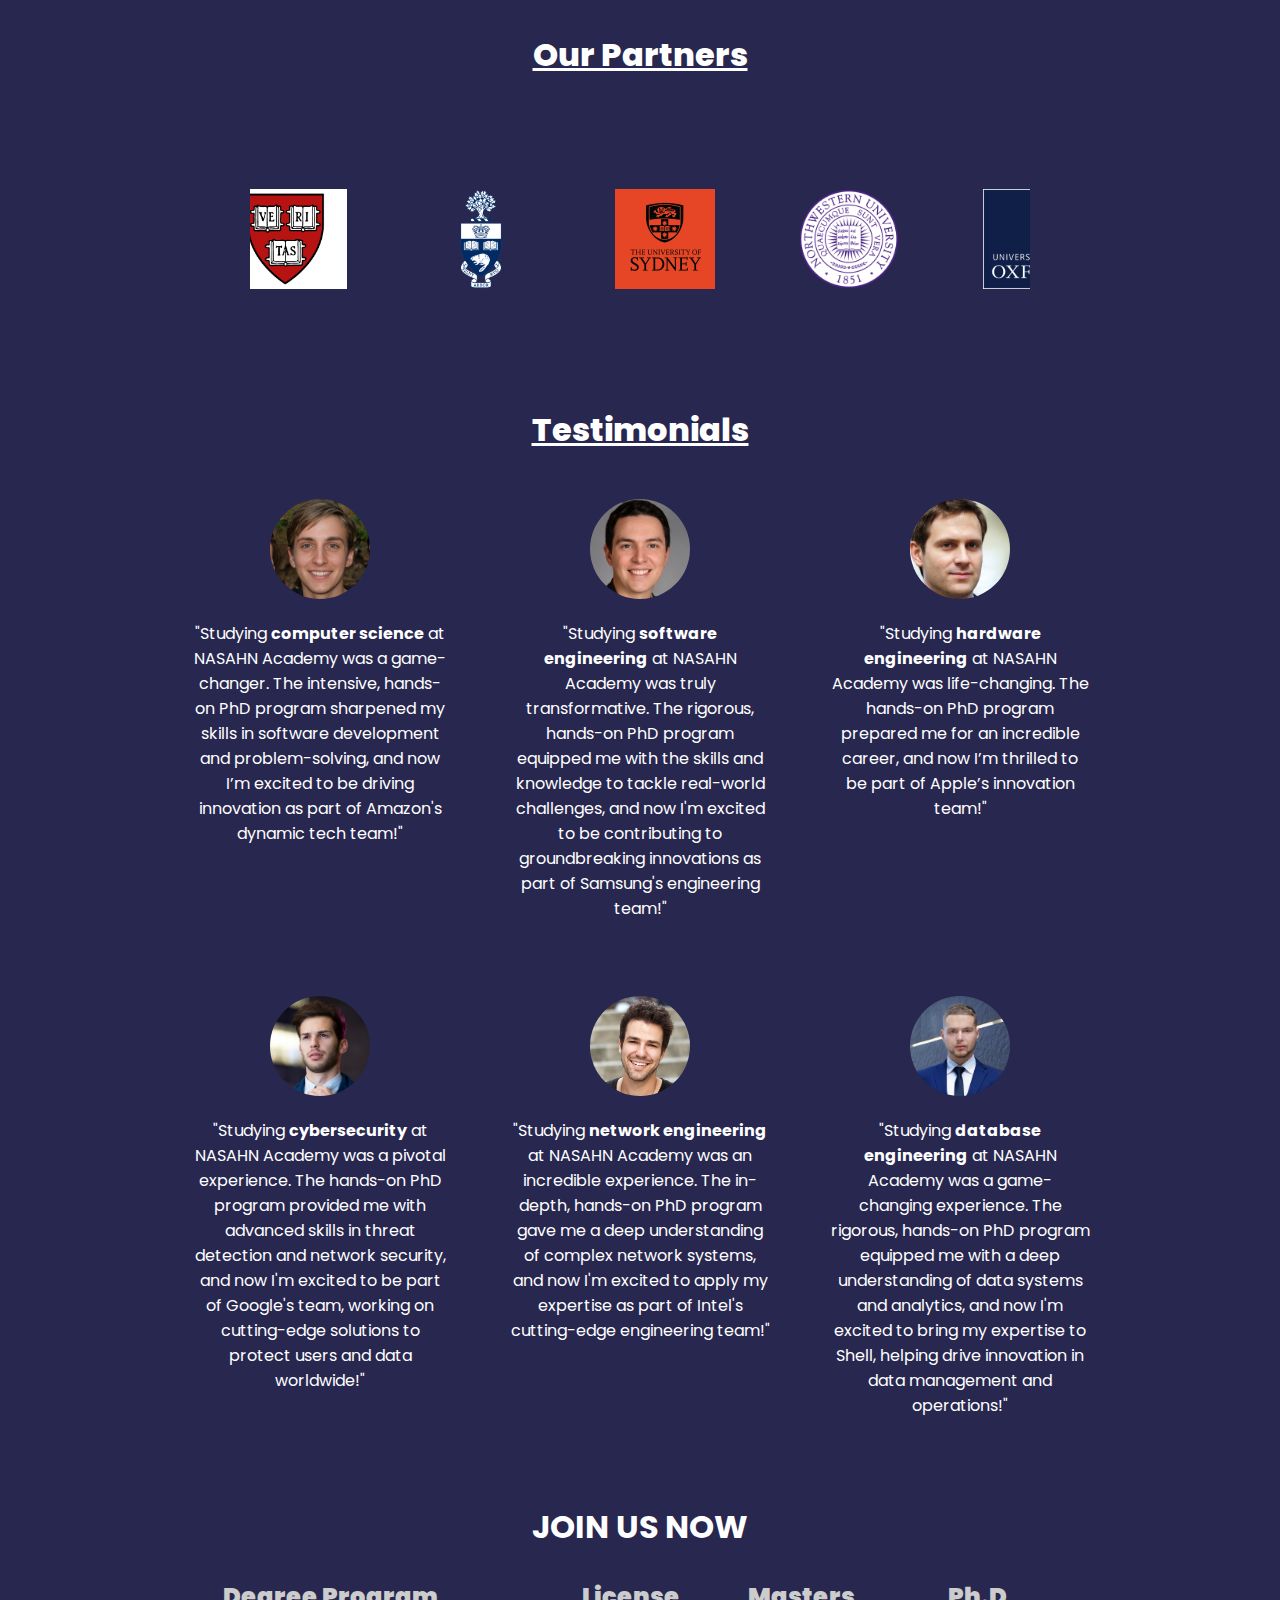
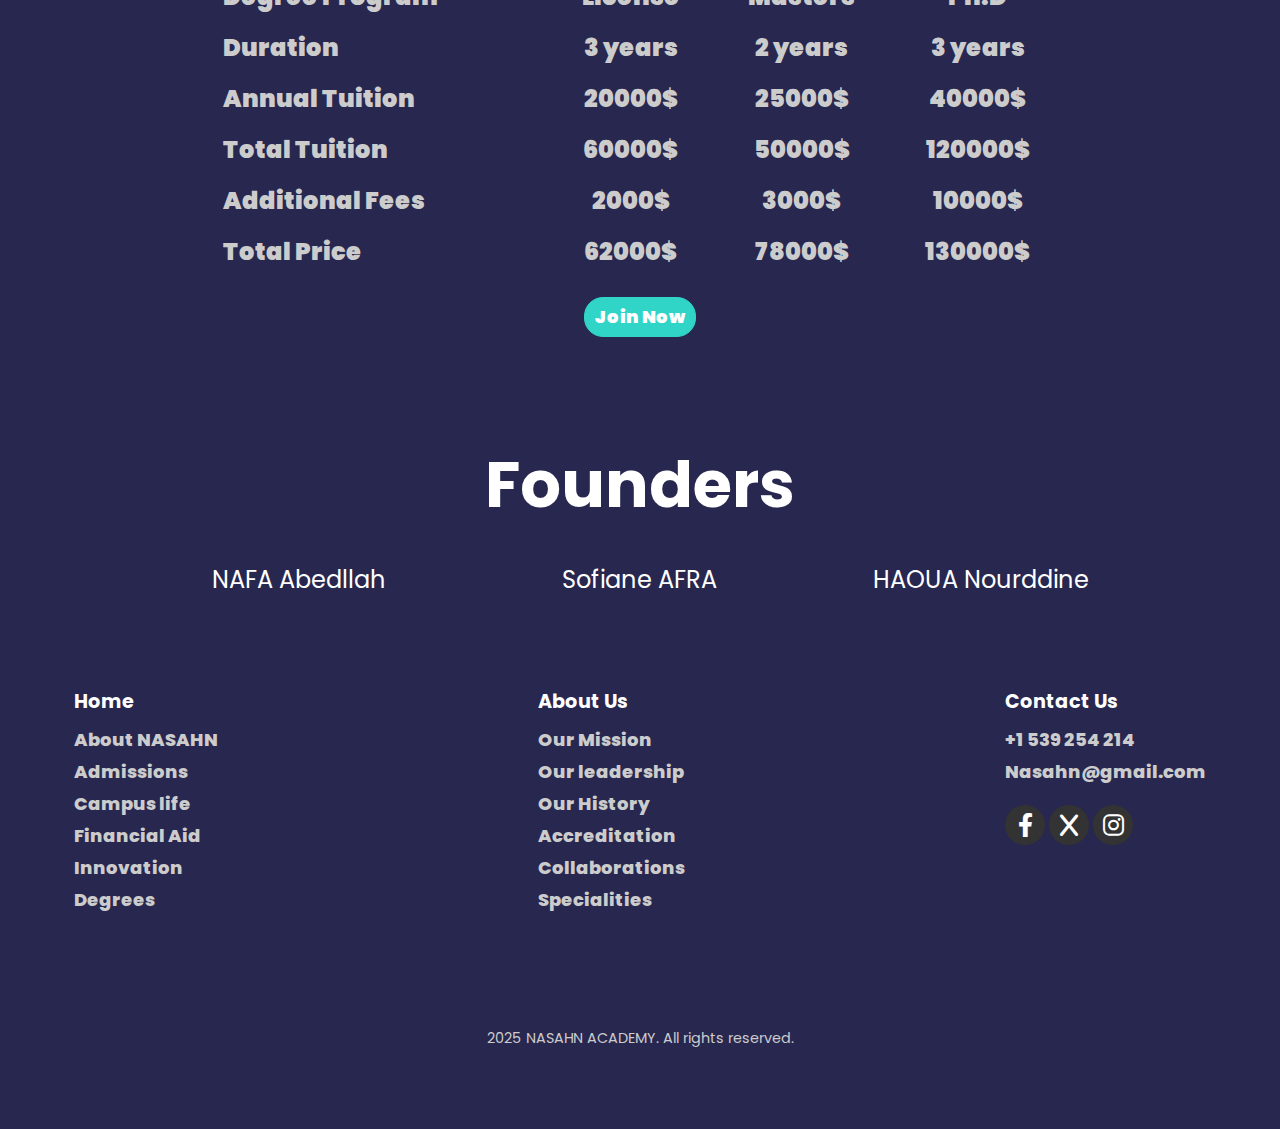
==== commit 7a409392: "Afra Animations" ====
--- a/index.html
+++ b/index.html
@@ -87,8 +87,8 @@
             <a href="degrees.html" class="more_details_button">More details</a>
         </div>
     </div>
-      
-    
+
+
     <div class="programs" id="programs">
         <h1 class="h1_of_programs">Programs</h1>
         <br />
@@ -160,25 +160,39 @@
 
     <div class="trusted">
         <h1 class="h1_of_trusted">Trusted By</h1>
-        <div class="images">
-            <img src="google-color-svgrepo-com.svg" class="images_of_trusted" />
-            <img src="intel-svgrepo-com.svg" class="images_of_trusted" />
-            <img src="youtube-circle-logo-svgrepo-com.svg" class="images_of_trusted" />
-            <img src="nvidia-icon.svg" class="images_of_trusted" />
-            <img src="microsoft-icon.svg" class="images_of_trusted" />
-        </div>
-    </div>
+        <div class="logos">
+            <div class="logos-slide">
+                <img src="google-color-svgrepo-com.svg">
+                <img src="youtube-circle-logo-svgrepo-com.svg">
+                <img src="intel-svgrepo-com.svg">
+                <img src="nvidia-icon.svg">
+                <img src="microsoft-icon.svg">
+            </div>
+        </div>
+    </div>
+
+    <script>
+        var copy = document.querySelector(".logos-slide").cloneNode(true);
+        document.querySelector(".logos").appendChild(copy);
+    </script>
 
     <div class="trusted">
         <h1 class="h1_of_trusted">Our Partners</h1>
-        <div class="images">
-            <img src="oxford.webp" class="images_of_trusted" />
-            <img src="Harvard.jpg" class="images_of_trusted" />
-            <img src="Utoronto_coa.svg.png" class="images_of_trusted" />
-            <img src="Sydney.jpg" class="images_of_trusted" />
-            <img src="Northwestern_University_seal.svg.png" class="images_of_trusted" />
-        </div>
-    </div>
+        <div class="logos2">
+            <div class="logos2-slide">
+              <img src="oxford.webp">
+              <img src="Harvard.jpg">
+              <img src="Utoronto_coa.svg.png">
+              <img src="Sydney.jpg">
+              <img src="Northwestern_University_seal.svg.png">
+            </div>
+          </div>
+          <script>
+            var copy = document.querySelector(".logos2-slide").cloneNode(true);
+            document.querySelector(".logos2").appendChild(copy);
+          </script>
+    </div>
+    
 
     <div id="testimonials">
         <h1 class="h1_of_reasherch">Testimonials</h1>
--- a/style.css
+++ b/style.css
@@ -31,6 +31,12 @@
 a {
   color: var(--text-color);
   text-decoration: none;
+}
+
+@media only screen and (max-width: 768px) {
+  .header {
+      display: none;
+  }
 }
 
 .welcome {
@@ -376,6 +382,13 @@
   padding-bottom: 20px;
 }
 
+@media only screen and (max-width: 768px) {
+  .footer-container {
+      display: grid;
+      grid-template-columns: 1fr;
+  }
+}
+
 .footer-column {
   padding: 10px;
 }
@@ -582,3 +595,105 @@
   flex: 1;
   padding: 0 20px;
 }
+
+@keyframes slide {
+  from {
+    transform: translateX(0);
+  }
+  to {
+    transform: translateX(-100%);
+  }
+}
+
+.logos {
+  overflow: hidden;
+  padding: 60px 0;
+  background: #27274f;
+  white-space: nowrap;
+  position: relative;
+}
+
+.logos:before,
+.logos:after {
+  position: absolute;
+  top: 0;
+  width: 250px;
+  height: 100%;
+  content: "";
+  z-index: 2;
+}
+
+.logos:before {
+  left: 0;
+  background: linear-gradient(to left, #27274f);
+}
+
+.logos:after {
+  right: 0;
+  background: linear-gradient(to right, #27274f);
+}
+
+.logos:hover .logos-slide {
+  animation-play-state: paused;
+}
+
+.logos-slide {
+  display: inline-block;
+  animation: 35s slide infinite linear;
+}
+
+.logos-slide img {
+  height: 100px;
+  margin: 0 40px;
+}
+
+@keyframes slide {
+  from {
+    transform: translateX(0);
+  }
+  to {
+    transform: translateX(-100%);
+  }
+}
+
+.logos2 {
+  overflow: hidden;
+  padding: 60px 0;
+  background: #27274f;
+  white-space: nowrap;
+  position: relative;
+}
+
+.logos2:before,
+.logos2:after {
+  position: absolute;
+  top: 0;
+  width: 250px;
+  height: 100%;
+  content: "";
+  z-index: 2;
+}
+
+.logos2:before {
+  left: 0;
+  background: linear-gradient(to left, #27274f);
+}
+
+.logos2:after {
+  right: 0;
+  background: linear-gradient(to right, #27274f);
+}
+
+.logos2:hover .logos2-slide {
+  animation-play-state: paused;
+}
+
+.logos2-slide {
+  display: inline-block;
+  animation: 35s slide infinite linear;
+}
+
+.logos2-slide img {
+  height: 100px;
+  margin: 0 40px;
+}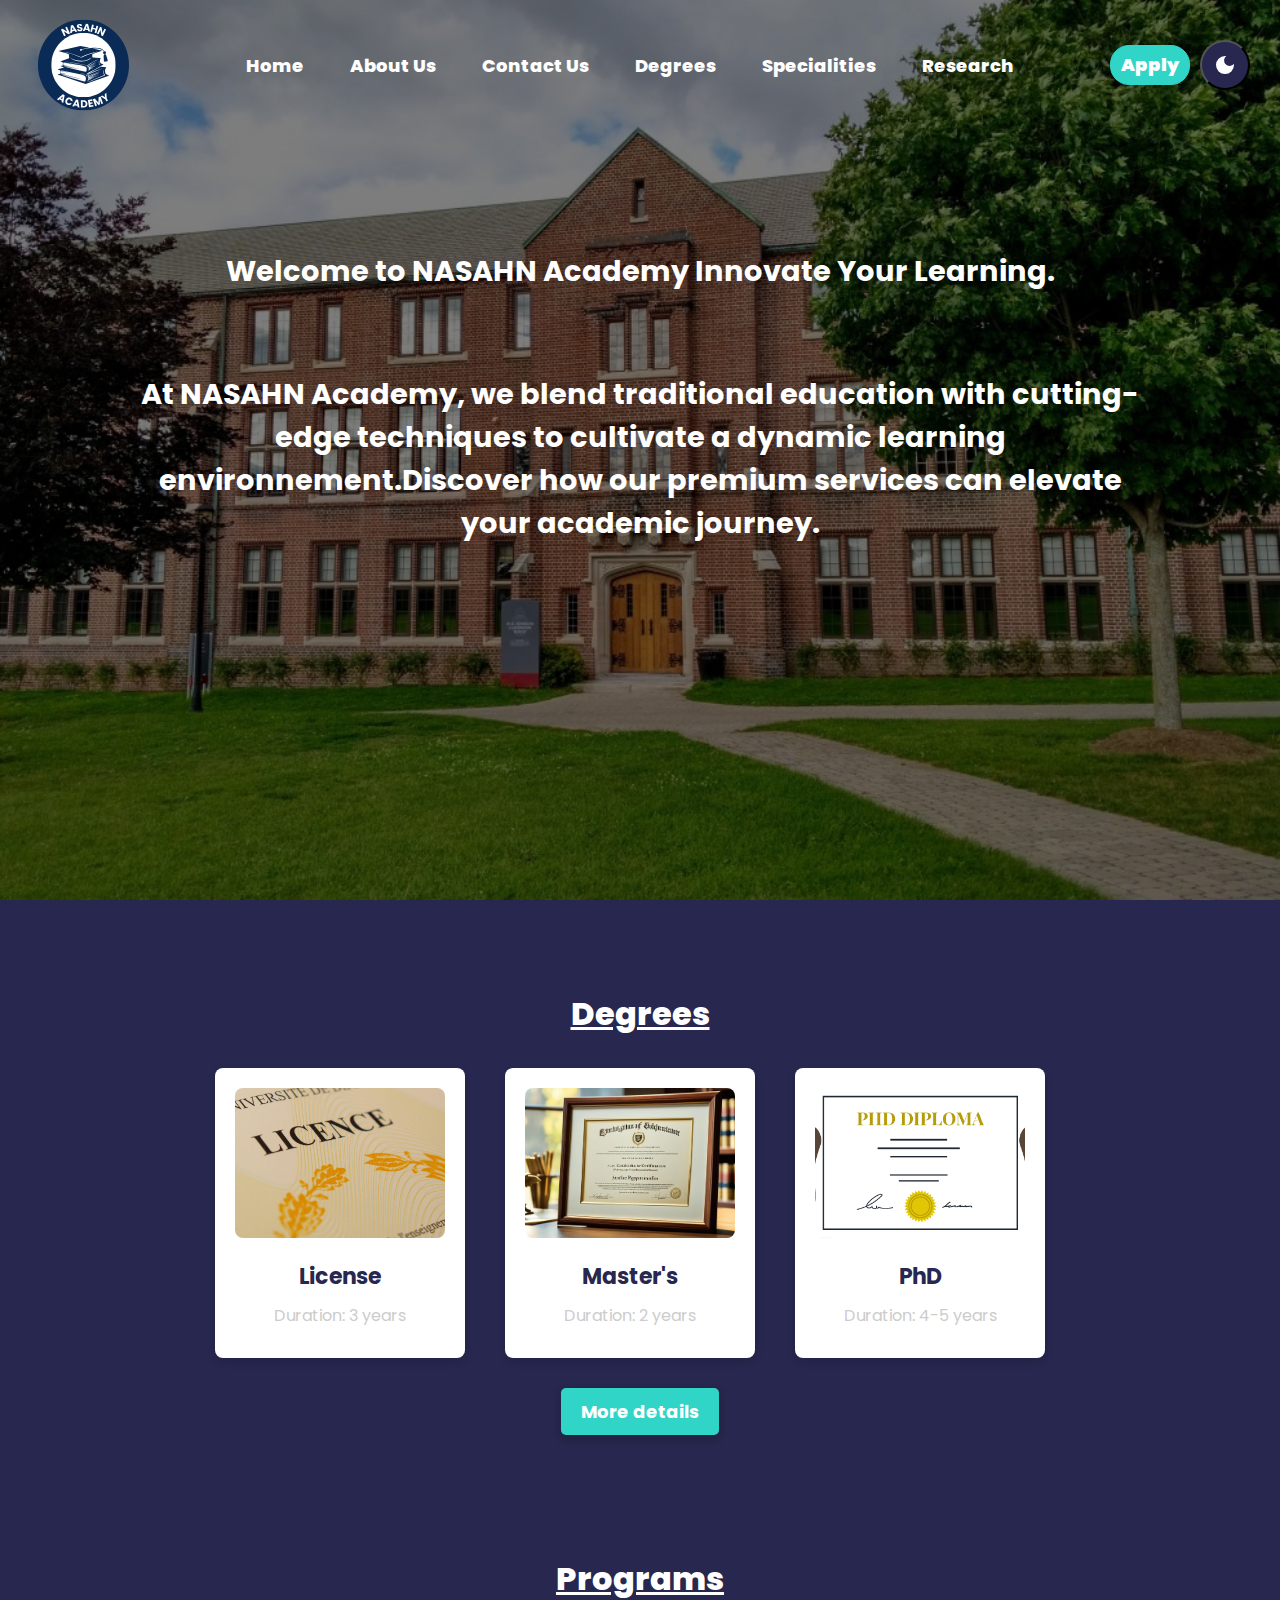
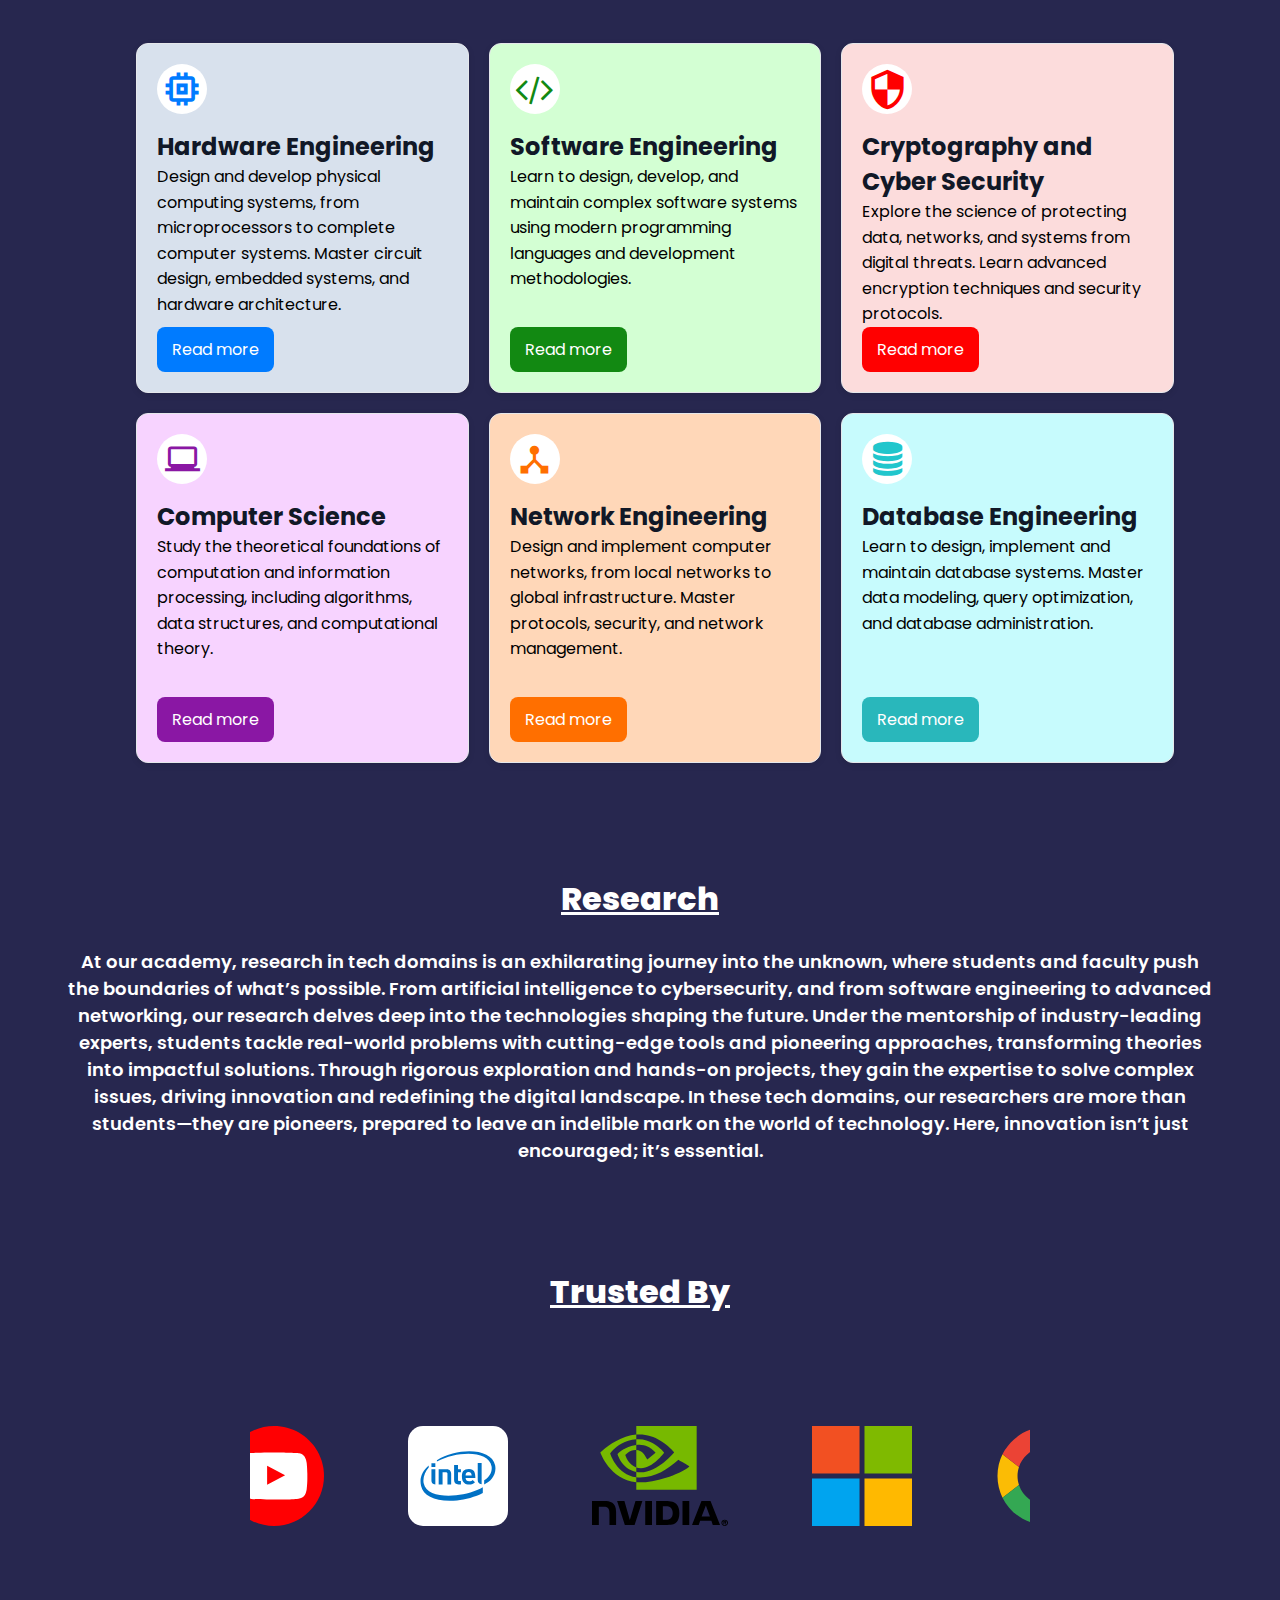
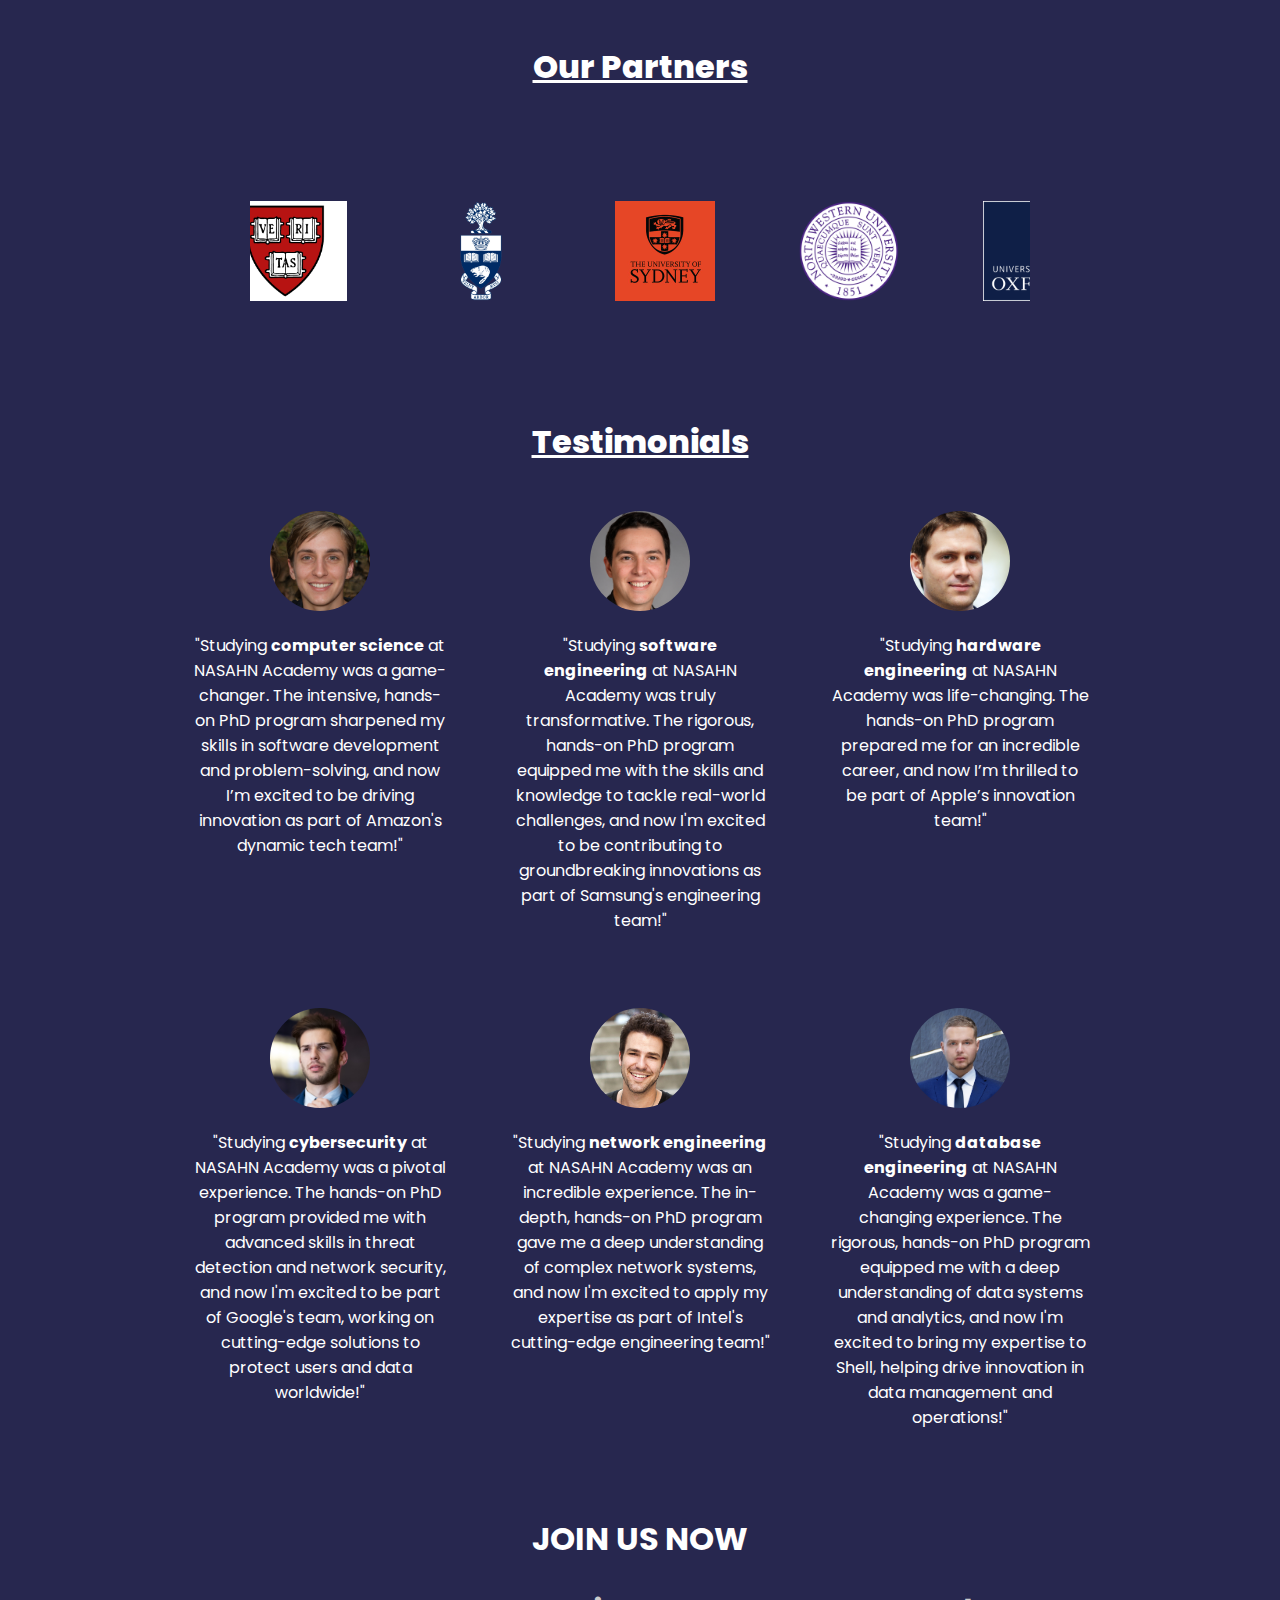
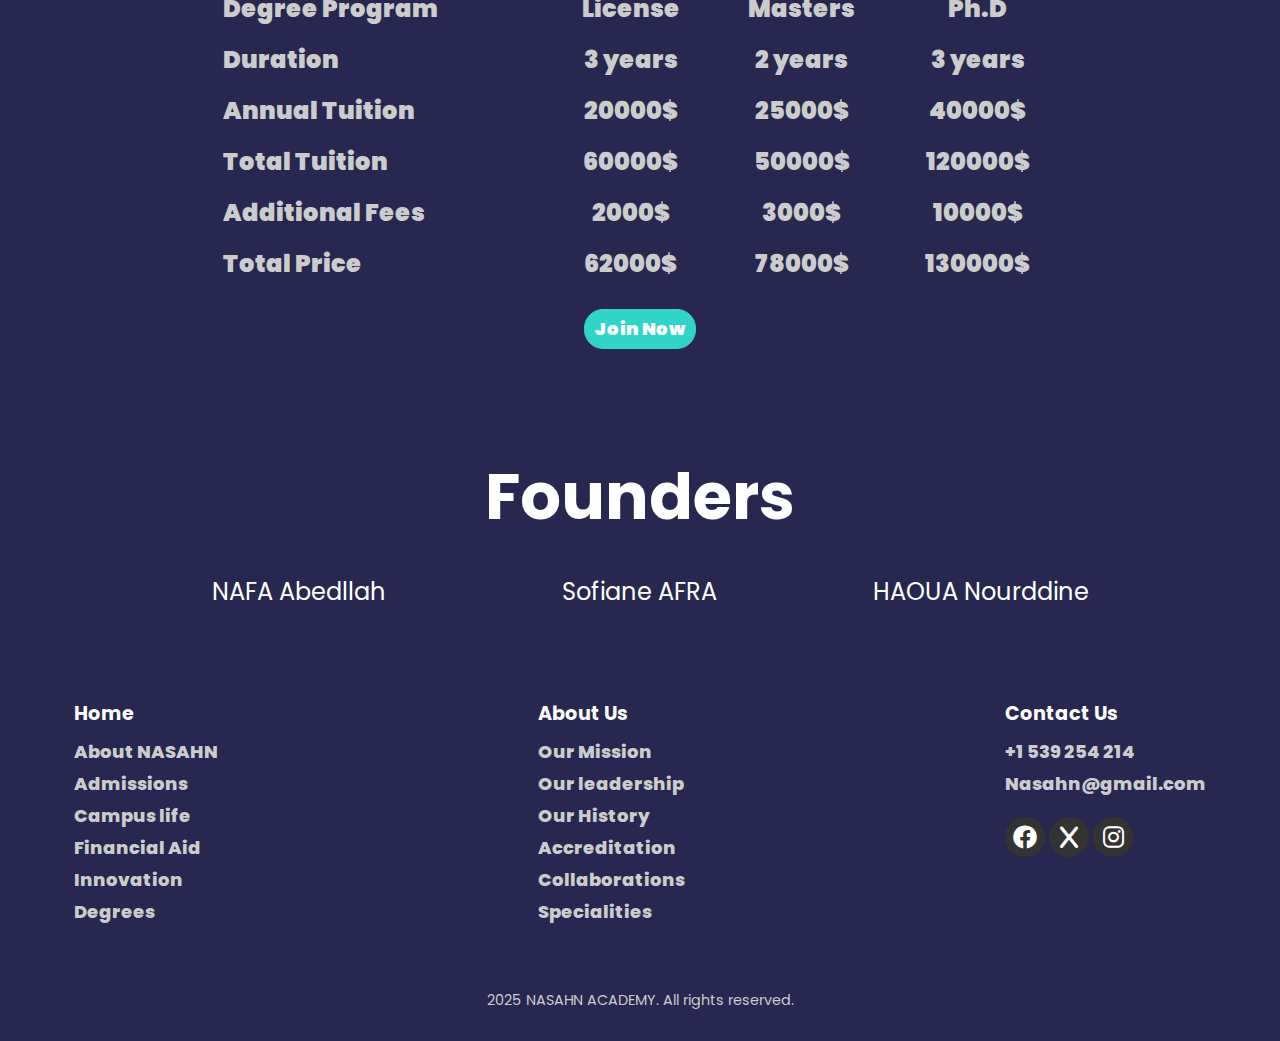
==== commit 04ef4828: "programs" ====
--- a/index.html
+++ b/index.html
@@ -7,6 +7,11 @@
     <link rel="stylesheet" href="style.css" />
     <!-- Font awsome for lazy icons -->
     <link href="https://cdnjs.cloudflare.com/ajax/libs/font-awesome/6.0.0-beta3/css/all.min.css" rel="stylesheet" />
+    <link href="https://fonts.googleapis.com/icon?family=Material+Icons" rel="stylesheet">
+    <link rel="stylesheet" href="https://cdnjs.cloudflare.com/ajax/libs/font-awesome/4.7.0/css/font-awesome.min.css">
+    <link href="https://fonts.googleapis.com/icon?family=Material+Icons" rel="stylesheet">
+    <link rel="stylesheet" href="https://cdnjs.cloudflare.com/ajax/libs/font-awesome/4.7.0/css/font-awesome.min.css">
+    <link href="https://fonts.googleapis.com/icon?family=Material+Icons" rel="stylesheet">
     <title>NASAHN ACADEMY</title>
 </head>
 
@@ -88,57 +93,61 @@
         </div>
     </div>
 
-
-    <div class="programs" id="programs">
-        <h1 class="h1_of_programs">Programs</h1>
-        <br />
-        <div class="paragraph_of_programs">
-            <p>
-                At our academy, students in Hardware Engineering embark on a journey
-                to master the design and development of cutting-edge technology.
-                Through rigorous training and hands-on experience, they gain the
-                skills to innovate and shape the future of hardware, preparing to make
-                a meaningful impact in the tech industry.
-            </p>
-            <p>
-                At our academy, Software Engineering students dive into the art and
-                science of building impactful, innovative software. Through in-depth
-                learning and practical projects, they gain the skills to design,
-                develop, and transform digital solutions, preparing to lead in the
-                ever-evolving tech landscape.
-            </p>
-            <p>
-                At our academy, Computer Science students explore the foundations and
-                frontiers of computing. Through a rigorous curriculum and hands-on
-                problem-solving, they gain the knowledge and skills to drive
-                innovation, analyze complex systems, and shape the future of
-                technology in a data-driven world.
-            </p>
-            <p>
-                At our academy, Network Engineering students learn to design,
-                implement, and manage the critical infrastructure that powers global
-                communication. With hands-on experience and in-depth study, they
-                develop the expertise to build secure, efficient networks, preparing
-                to keep the world connected and data flowing safely.
-            </p>
-            <p>
-                At our academy, Database Engineering students delve into the art of
-                organizing, managing, and securing data. Through specialized training
-                and practical projects, they gain the expertise to design robust
-                databases that drive insights, support decision-making, and empower
-                organizations to thrive in a data-centric world.
-            </p>
-            <p>
-                At our academy, Cybersecurity students are trained to protect digital
-                landscapes against evolving threats. Through hands-on experience and
-                expert-led courses, they gain the skills to safeguard data, defend
-                systems, and ensure resilience, preparing to become the guardians of
-                today’s interconnected world.
-            </p>
-        </div>
-    </div>
+    <h1 class="h1_of_programs" id="h1_of_programs">Programs</h1>
+    <div class="grid-container">
+        <div class="card" id="he">
+            <div class="icon" style="background-color: white;"><i class="material-icons"
+                    style="font-size:44px;color:rgb(0, 123, 255)">memory</i></div>
+            <h2>Hardware Engineering</h2>
+            <p style="color: black;">Design and develop physical computing systems, from microprocessors to complete
+                computer systems. Master circuit design, embedded systems, and hardware architecture.</p>
+            <button class="read-more-btn" id="He">Read more</button>
+        </div>
+        <div class="card" id="se">
+            <div class="icon" style="background-color: white;"><i class="fa fa-code"
+                    style="font-size:36px;color:rgb(18, 137, 18)"></i></div>
+            <h2>Software Engineering</h2>
+            <p style="color: black;">Learn to design, develop, and maintain complex software systems using modern
+                programming languages and development methodologies.</p>
+            <button class="read-more-btn" id="Se">Read more</button>
+        </div>
+        <div class="card" id="ccs">
+            <div class="icon" style="background-color: white;"><i class="material-icons"
+                    style="font-size:43px;color:red">security</i></div>
+            <h2>Cryptography and Cyber Security</h2>
+            <p style="color: black;">Explore the science of protecting data, networks, and systems from digital threats.
+                Learn advanced encryption techniques and security protocols.</p>
+            <button class="read-more-btn" id="Ccs">Read more</button>
+        </div>
+        <div class="card" id="cs">
+            <div class="icon" style="background-color: white;"><i class="material-icons"
+                    style="font-size:35px;color:rgb(138, 23, 164)">laptop_windows</i></i></div>
+            <h2>Computer Science</h2>
+            <p style="color: black;">Study the theoretical foundations of computation and information processing,
+                including algorithms, data structures, and computational theory.</p>
+            <button class="read-more-btn" id="Cs">Read more</button>
+        </div>
+        <div class="card" id="ne">
+            <div class="icon" style="background-color: white;"><i class="material-icons"
+                    style="font-size:37px;color:rgb(255, 111, 0)">device_hub</i></div>
+            <h2>Network Engineering</h2>
+            <p style="color: black;">Design and implement computer networks, from local networks to global
+                infrastructure. Master protocols, security, and network management.</p>
+            <button class="read-more-btn" id="Ne">Read more</button>
+        </div>
+        <div class="card" id="de">
+            <div class="icon" style="background-color: white;"><i class="fa fa-database"
+                    style="font-size:34px;color:rgb(33, 198, 204)"></i></div>
+            <h2>Database Engineering</h2>
+            <p style="color: black;">Learn to design, implement and maintain database systems. Master data modeling,
+                query optimization, and database administration.</p>
+            <button class="read-more-btn" id="De">Read more</button>
+        </div>
+    </div>
+    <br><br><br><br>
     <div class="reasherch" id="reasherch">
         <h1 class="h1_of_reasherch">Research</h1>
+        <br>
         <div class="paragraph_of_reasherch">
             <p>
                 At our academy, research in tech domains is an exhilarating journey
@@ -157,7 +166,7 @@
             </p>
         </div>
     </div>
-
+    <br><br><br>
     <div class="trusted">
         <h1 class="h1_of_trusted">Trusted By</h1>
         <div class="logos">
@@ -173,6 +182,7 @@
 
     <script>
         var copy = document.querySelector(".logos-slide").cloneNode(true);
+
         document.querySelector(".logos").appendChild(copy);
     </script>
 
@@ -180,19 +190,19 @@
         <h1 class="h1_of_trusted">Our Partners</h1>
         <div class="logos2">
             <div class="logos2-slide">
-              <img src="oxford.webp">
-              <img src="Harvard.jpg">
-              <img src="Utoronto_coa.svg.png">
-              <img src="Sydney.jpg">
-              <img src="Northwestern_University_seal.svg.png">
-            </div>
-          </div>
-          <script>
+                <img src="oxford.webp">
+                <img src="Harvard.jpg">
+                <img src="Utoronto_coa.svg.png">
+                <img src="Sydney.jpg">
+                <img src="Northwestern_University_seal.svg.png">
+            </div>
+        </div>
+        <script>
             var copy = document.querySelector(".logos2-slide").cloneNode(true);
             document.querySelector(".logos2").appendChild(copy);
-          </script>
-    </div>
-    
+        </script>
+    </div>
+
 
     <div id="testimonials">
         <h1 class="h1_of_reasherch">Testimonials</h1>
--- a/style.css
+++ b/style.css
@@ -137,15 +137,17 @@
   font-size: 1.8rem;
 }
 
-
-.programs,
-.trusted,
-.reasherch {
+.trusted{
   width: 100%;
   margin-top: 50px;
   user-select: none;
 }
 
+.reasherch {
+  width: 90%;
+  user-select: none;
+  margin: auto;
+}
 
 .h1_of_programs,
 .h1_of_reasherch,
@@ -155,18 +157,8 @@
   font-weight: 800;
 }
 
-
-.paragraph_of_programs {
-  display: grid;
-  grid-template-columns: 33% 33% 33%;
-  text-align: center;
-  width: 100%;
-  font-size: large;
-  font-weight: 600;
-}
-
-p {
-  padding: 50px;
+#h1_of_programs{
+  margin-top: 80px;
 }
 
 .paragraph_of_reasherch {
@@ -601,7 +593,7 @@
     transform: translateX(0);
   }
   to {
-    transform: translateX(-100%);
+    transform: translateX(-50%);
   }
 }
 
@@ -652,7 +644,7 @@
     transform: translateX(0);
   }
   to {
-    transform: translateX(-100%);
+    transform: translateX(-50%);
   }
 }
 
@@ -696,4 +688,150 @@
 .logos2-slide img {
   height: 100px;
   margin: 0 40px;
+}
+
+/*programms*/
+
+
+.grid-container {
+  display: grid;
+  grid-template-columns: 33% 33% 33%;
+  gap: 20px;
+  padding: 40px;
+  width: 85%;
+  margin: auto;
+  
+}
+
+.card {
+  background-color: #ffffff;
+  border: 1px solid #e5e7eb;
+  border-radius: 12px;
+  box-shadow: 0 2px 6px rgba(0, 0, 0, 0.1);
+  padding: 20px;
+  text-align: left;
+  transition: transform 0.3s ease, box-shadow 0.3s ease;
+  position: relative; 
+  padding-bottom: 60px;
+  height: 350px;
+}
+
+.card:hover {
+  transform: translateY(-5px);
+  box-shadow: 0 4px 10px rgba(0, 0, 0, 0.15);
+}
+
+
+.icon {
+  width: 50px;
+  height: 50px;
+  display: flex;
+  align-items: center;
+  justify-content: center;
+  font-size: 24px;
+  border-radius: 50%;
+  margin-bottom: 15px;
+}
+
+.card h2 {
+  font-size: 1.5em;
+  margin: 0;
+  color: #111827;
+}
+
+.card p {
+  font-size: 1em;
+  color: #6b7280;
+  line-height: 1.6;
+}
+
+.read-more-btn {
+  background-color: #007bff;
+  color: #ffffff;
+  border: none;
+  border-radius: 8px;
+  padding: 10px 15px;
+  font-size: 1em;
+  cursor: pointer;
+  display: inline-block;
+  transition: background-color 0.3s ease, transform 0.3s ease;
+  position: absolute;
+  bottom: 20px; 
+  left: 20px;
+}
+
+.read-more-btn:hover {
+  transform: translateY(-2px);
+}
+
+#he{
+ background-color: rgb(216, 225, 237);
+}
+
+#se{
+ background-color: rgb(211, 255, 211);
+}
+
+#ccs{
+ background-color: rgb(252, 220, 220);
+}
+
+#cs{
+ background-color: rgb(247, 211, 255);
+}
+
+#ne{
+ background-color: rgb(255, 215, 184);
+}
+
+#de{
+ background-color: rgb(199, 251, 253);
+}
+
+#He{
+ background-color: rgb(0, 123, 255);  
+}
+
+#Se{
+ background-color: rgb(18, 137, 18);
+}
+
+#Ccs{
+ background-color: red;
+}
+
+#Cs{
+ background-color: rgb(138, 23, 164);
+}
+
+#Ne{
+ background-color: rgb(255, 111, 0);
+}
+
+#De{
+ background-color: rgb(41, 183, 187);
+}
+
+#He:hover{
+  background-color: rgb(42, 93, 148);  
+}
+
+#Se:hover{
+  background-color: rgb(39, 85, 39);
+}
+
+#Ccs:hover{
+  background-color: rgb(170, 55, 55);
+}
+
+#Cs:hover{
+  background-color: rgb(98, 51, 108);
+}
+
+#Ne:hover{
+  background-color: rgb(144, 75, 22);
+}
+
+#De:hover{
+  background-color: rgb(30, 145, 149);
 }